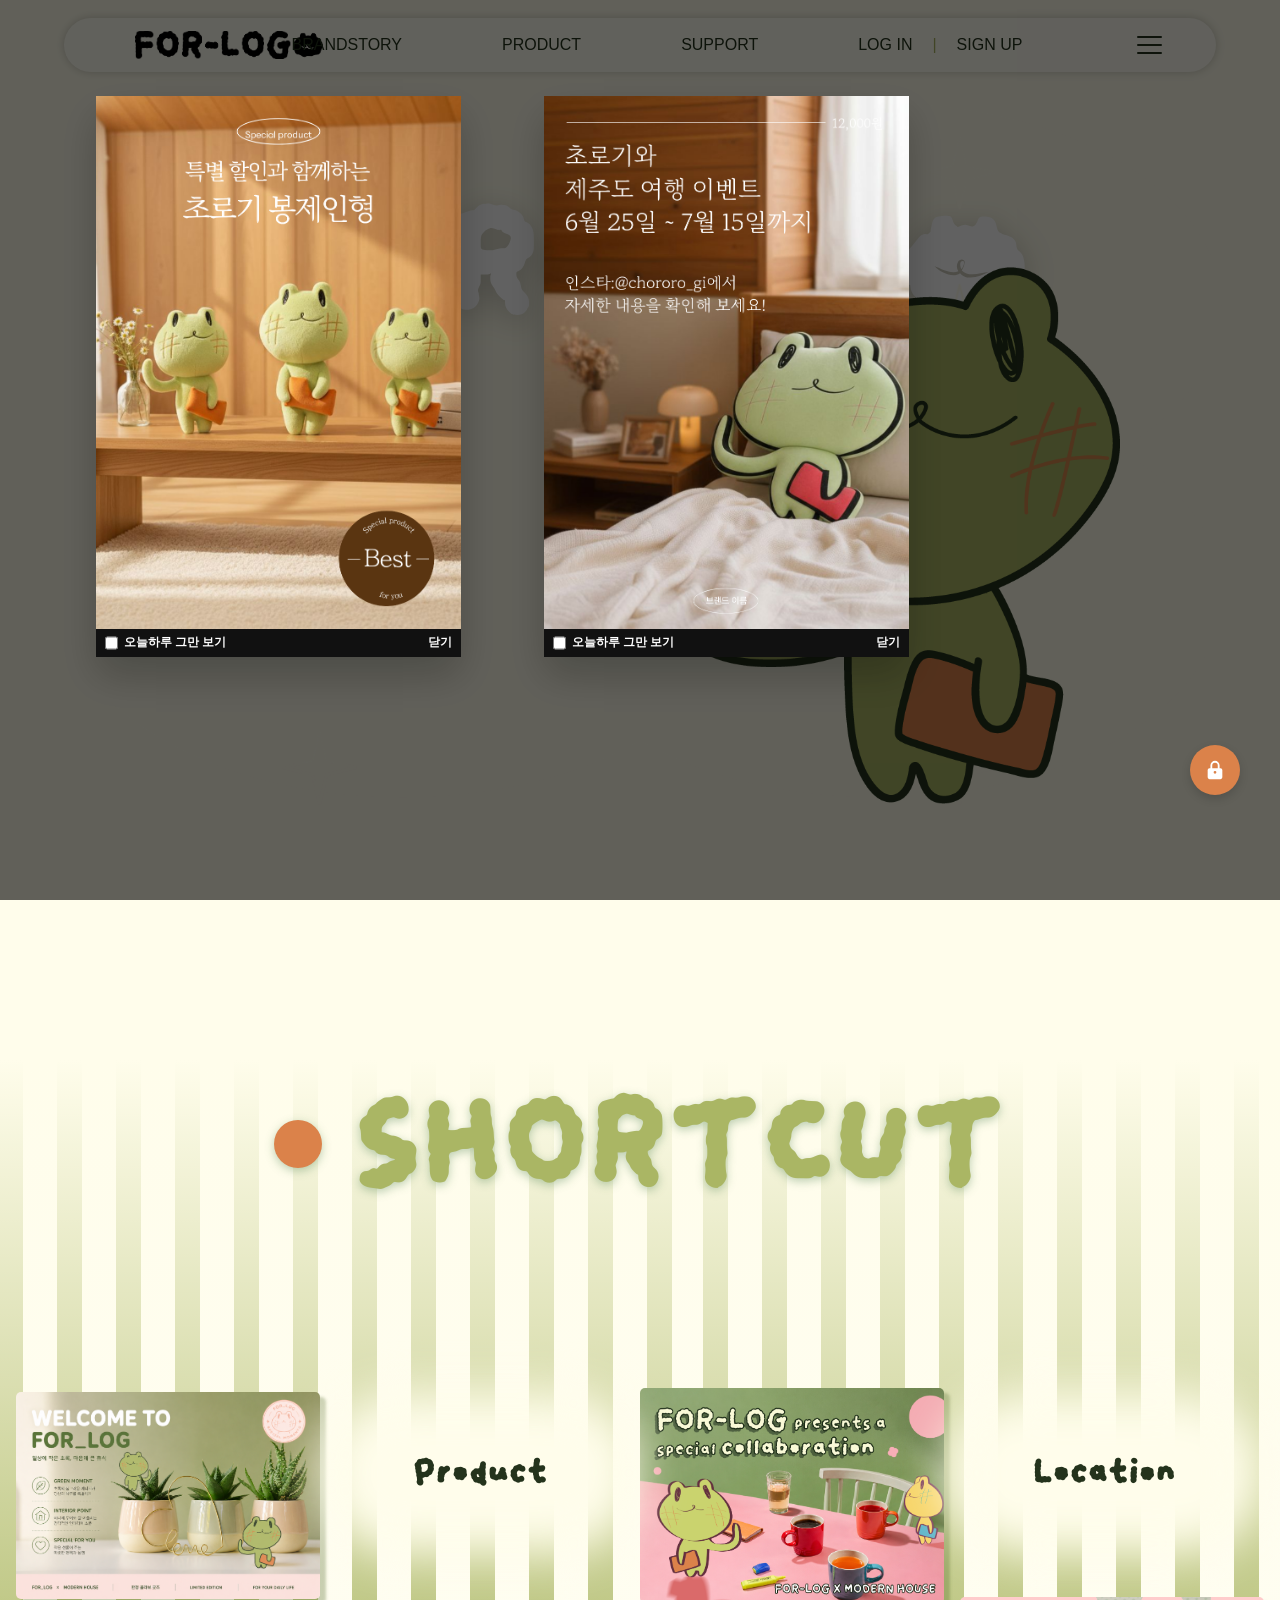
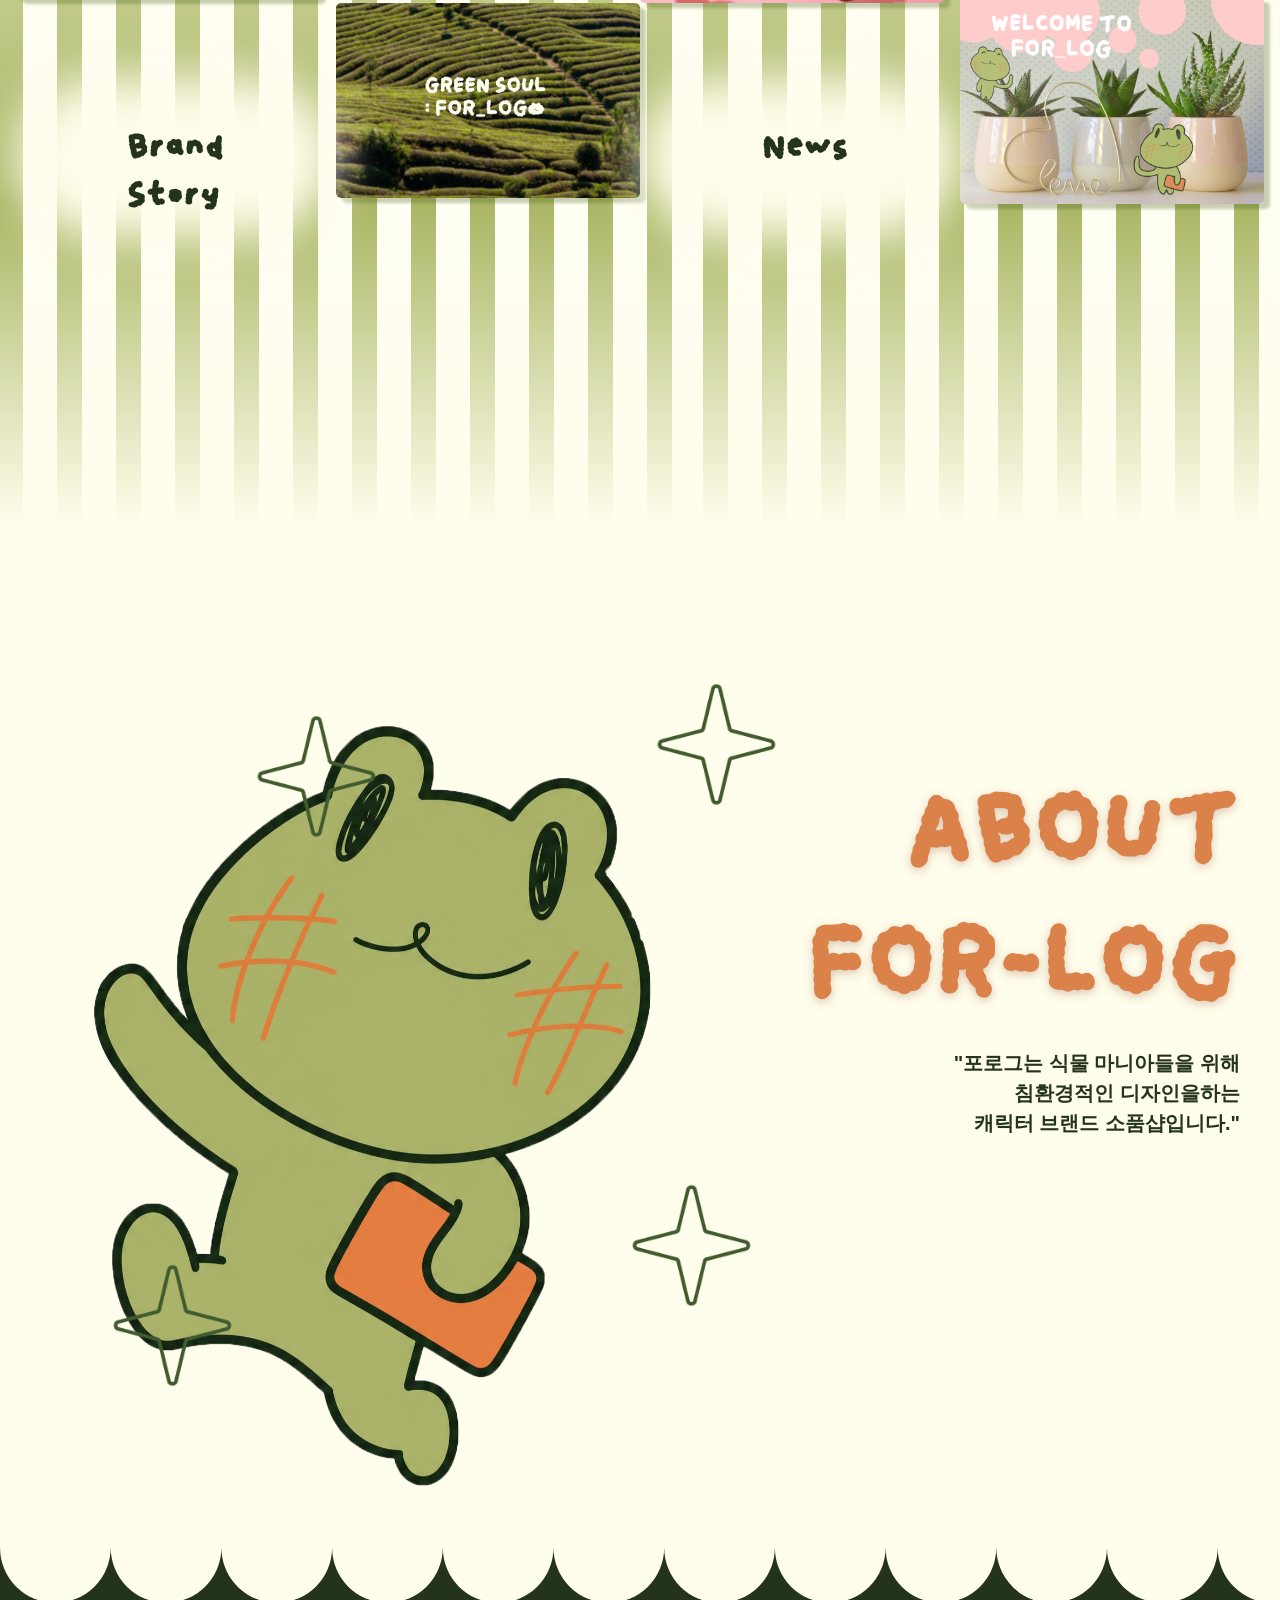
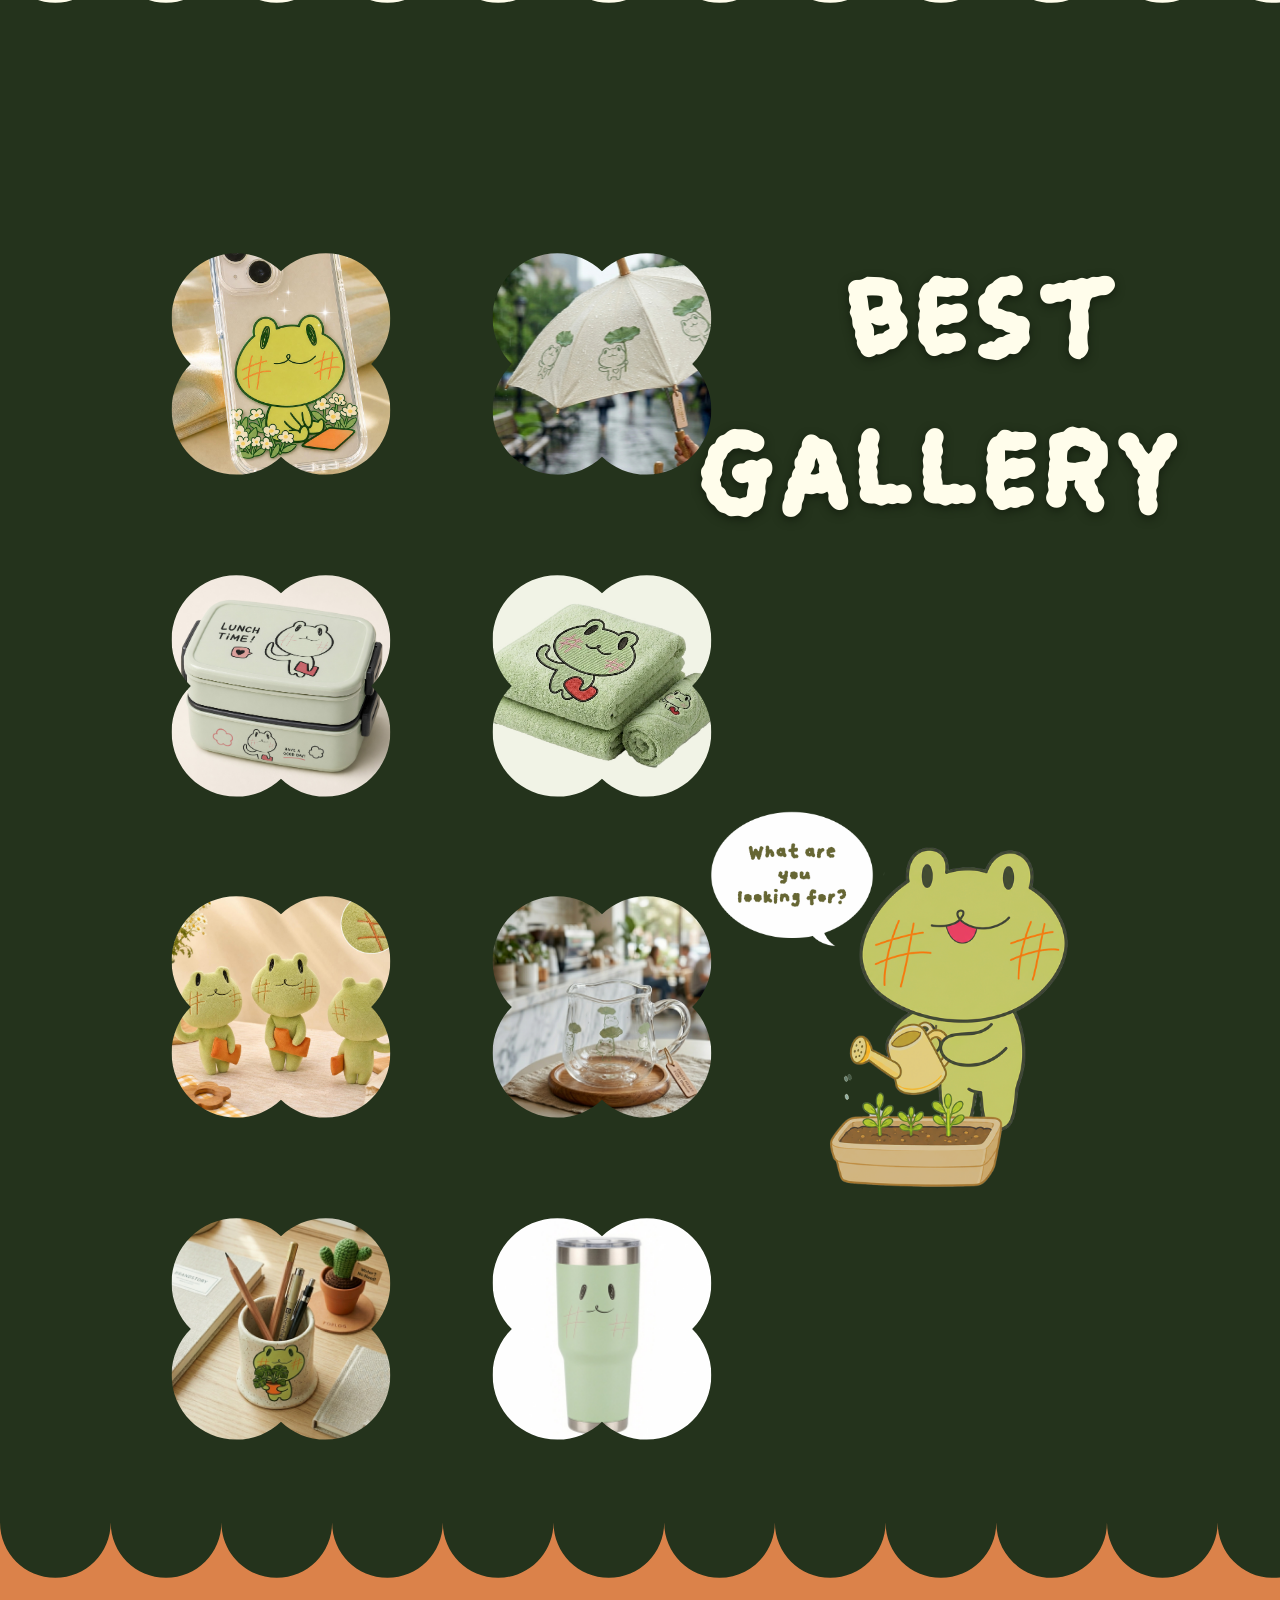
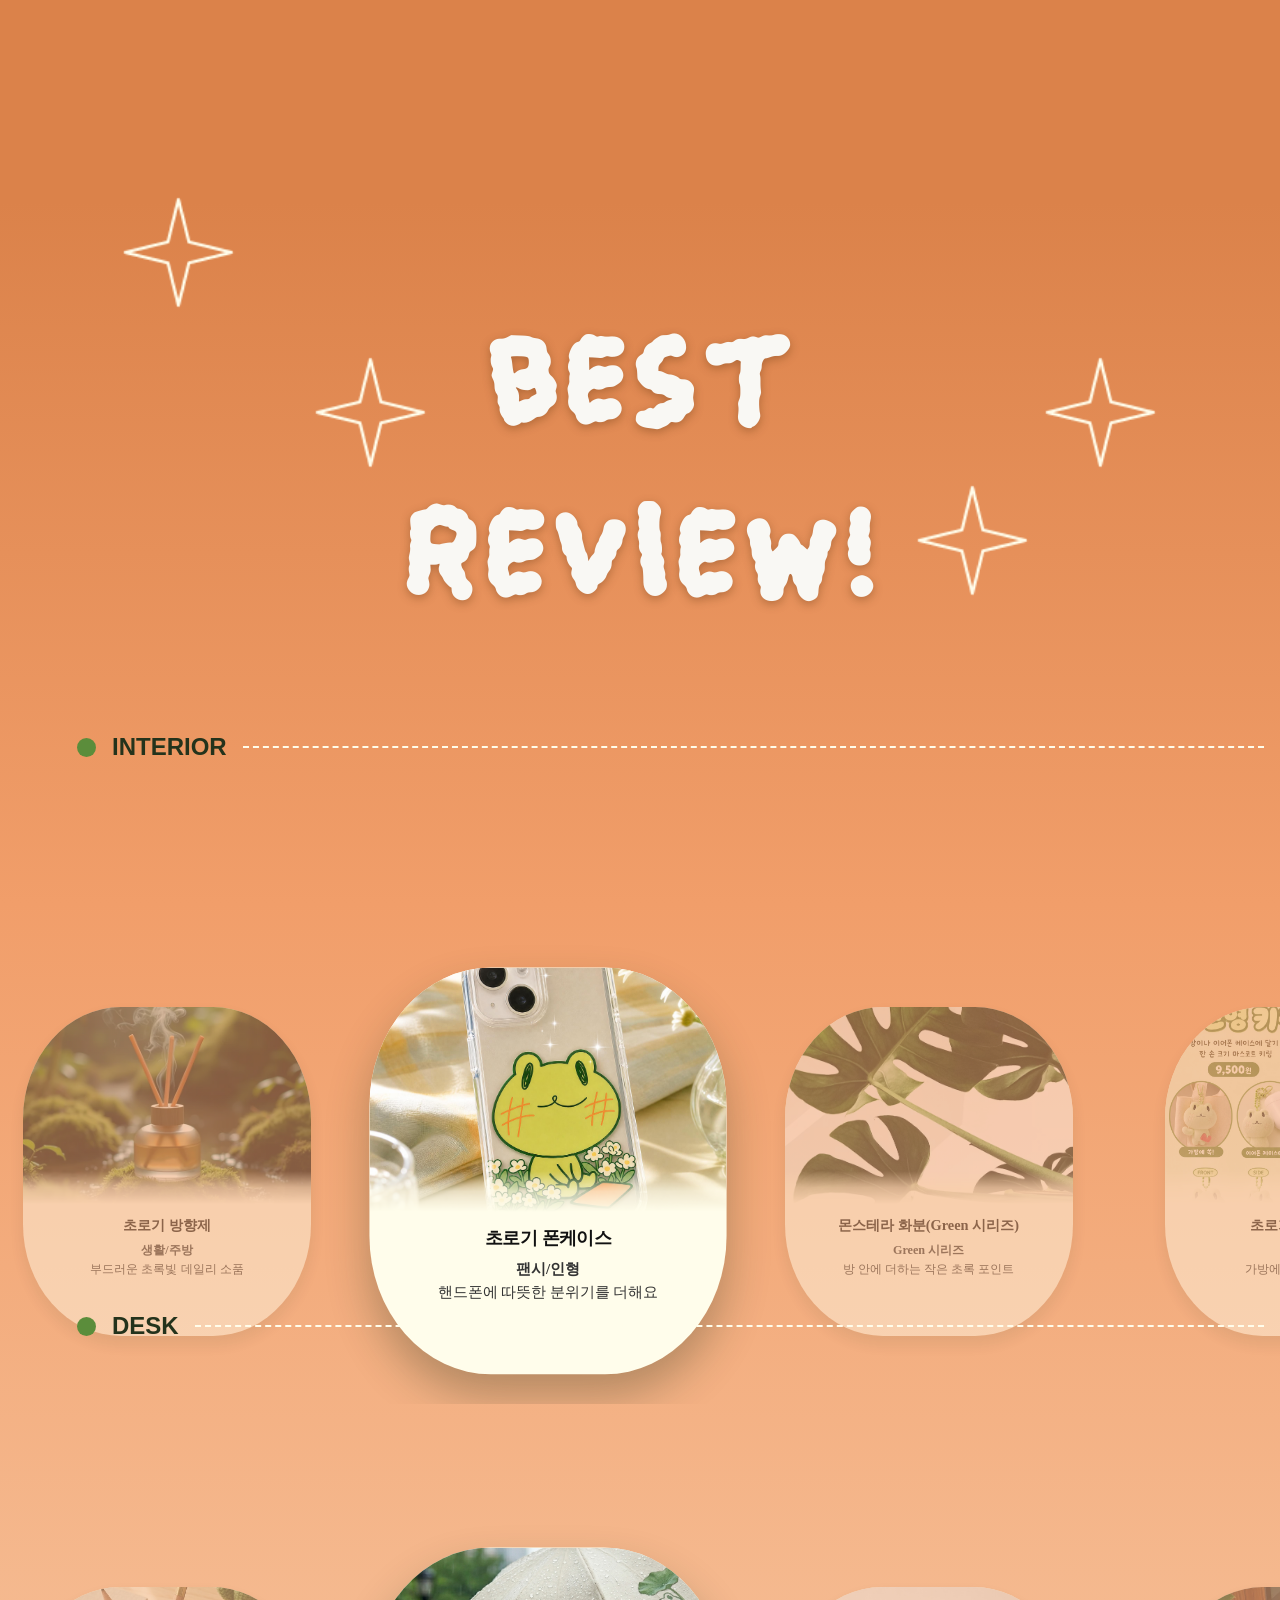
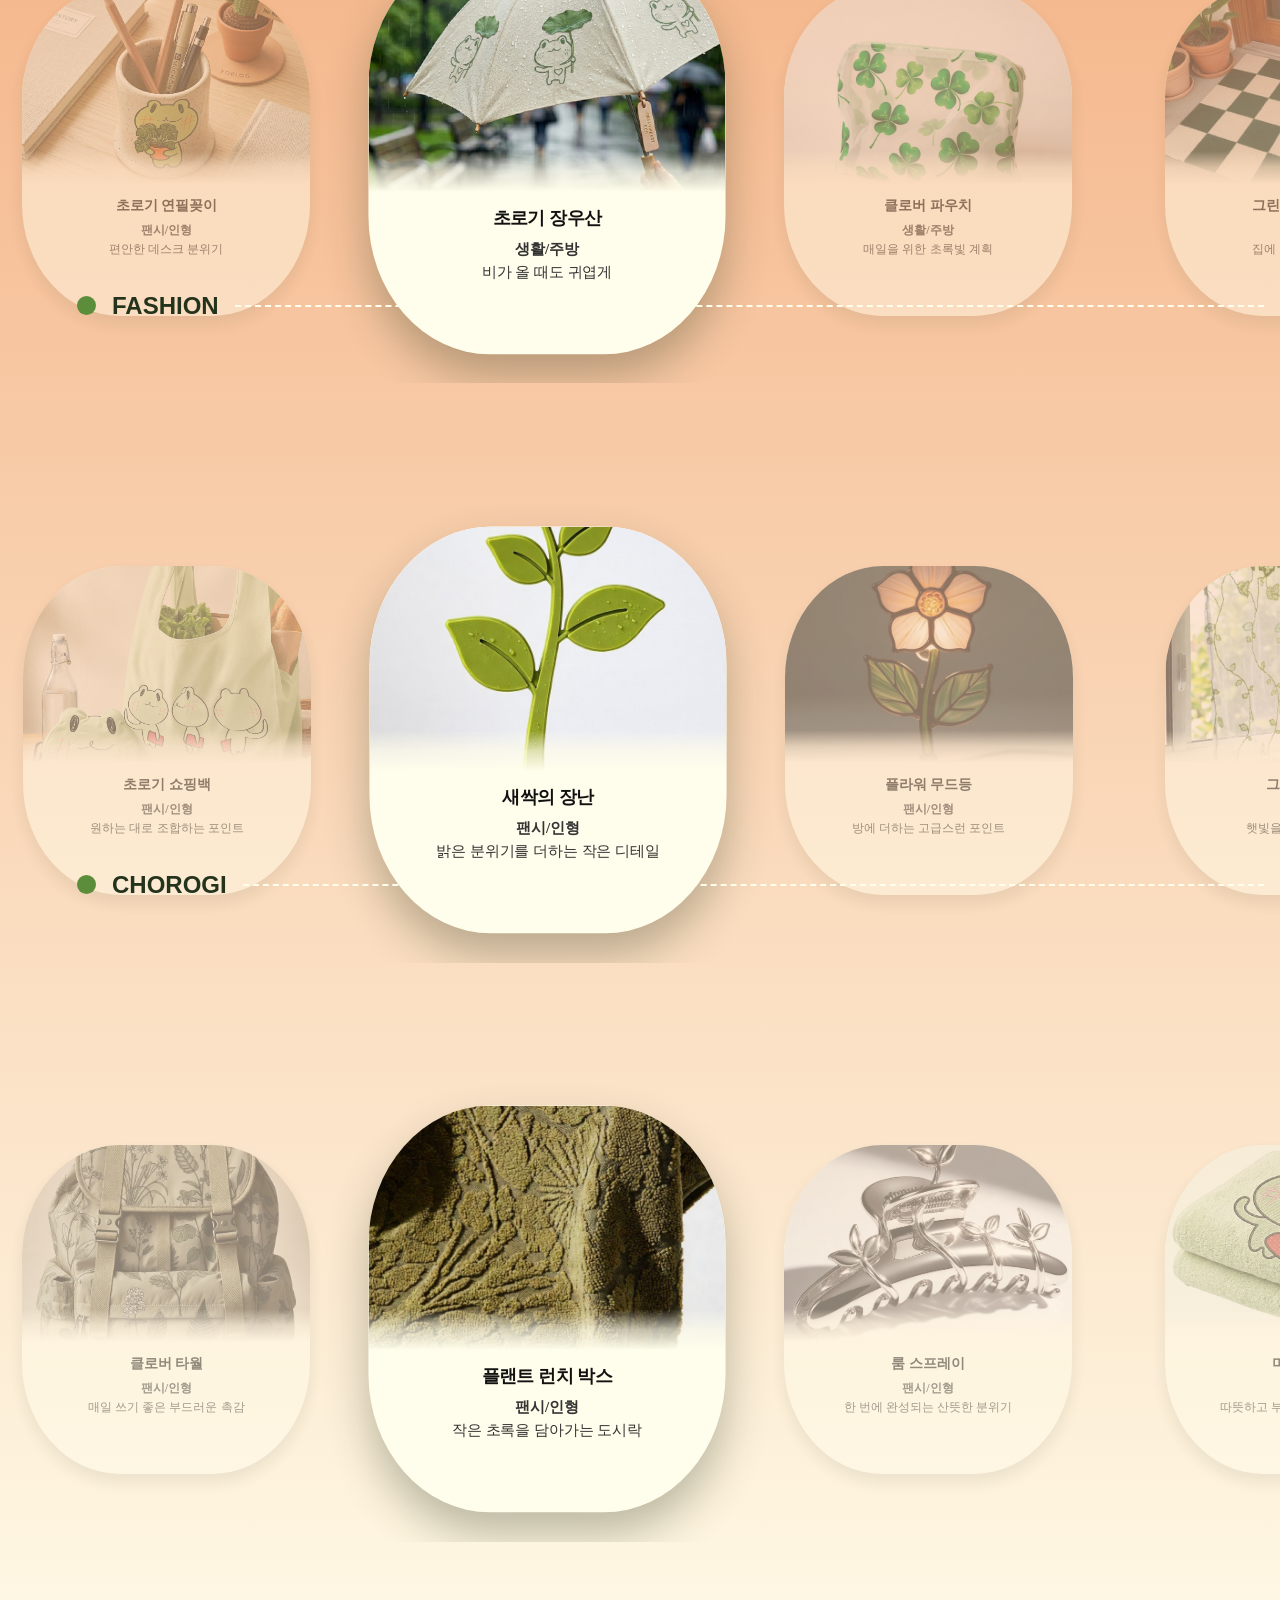
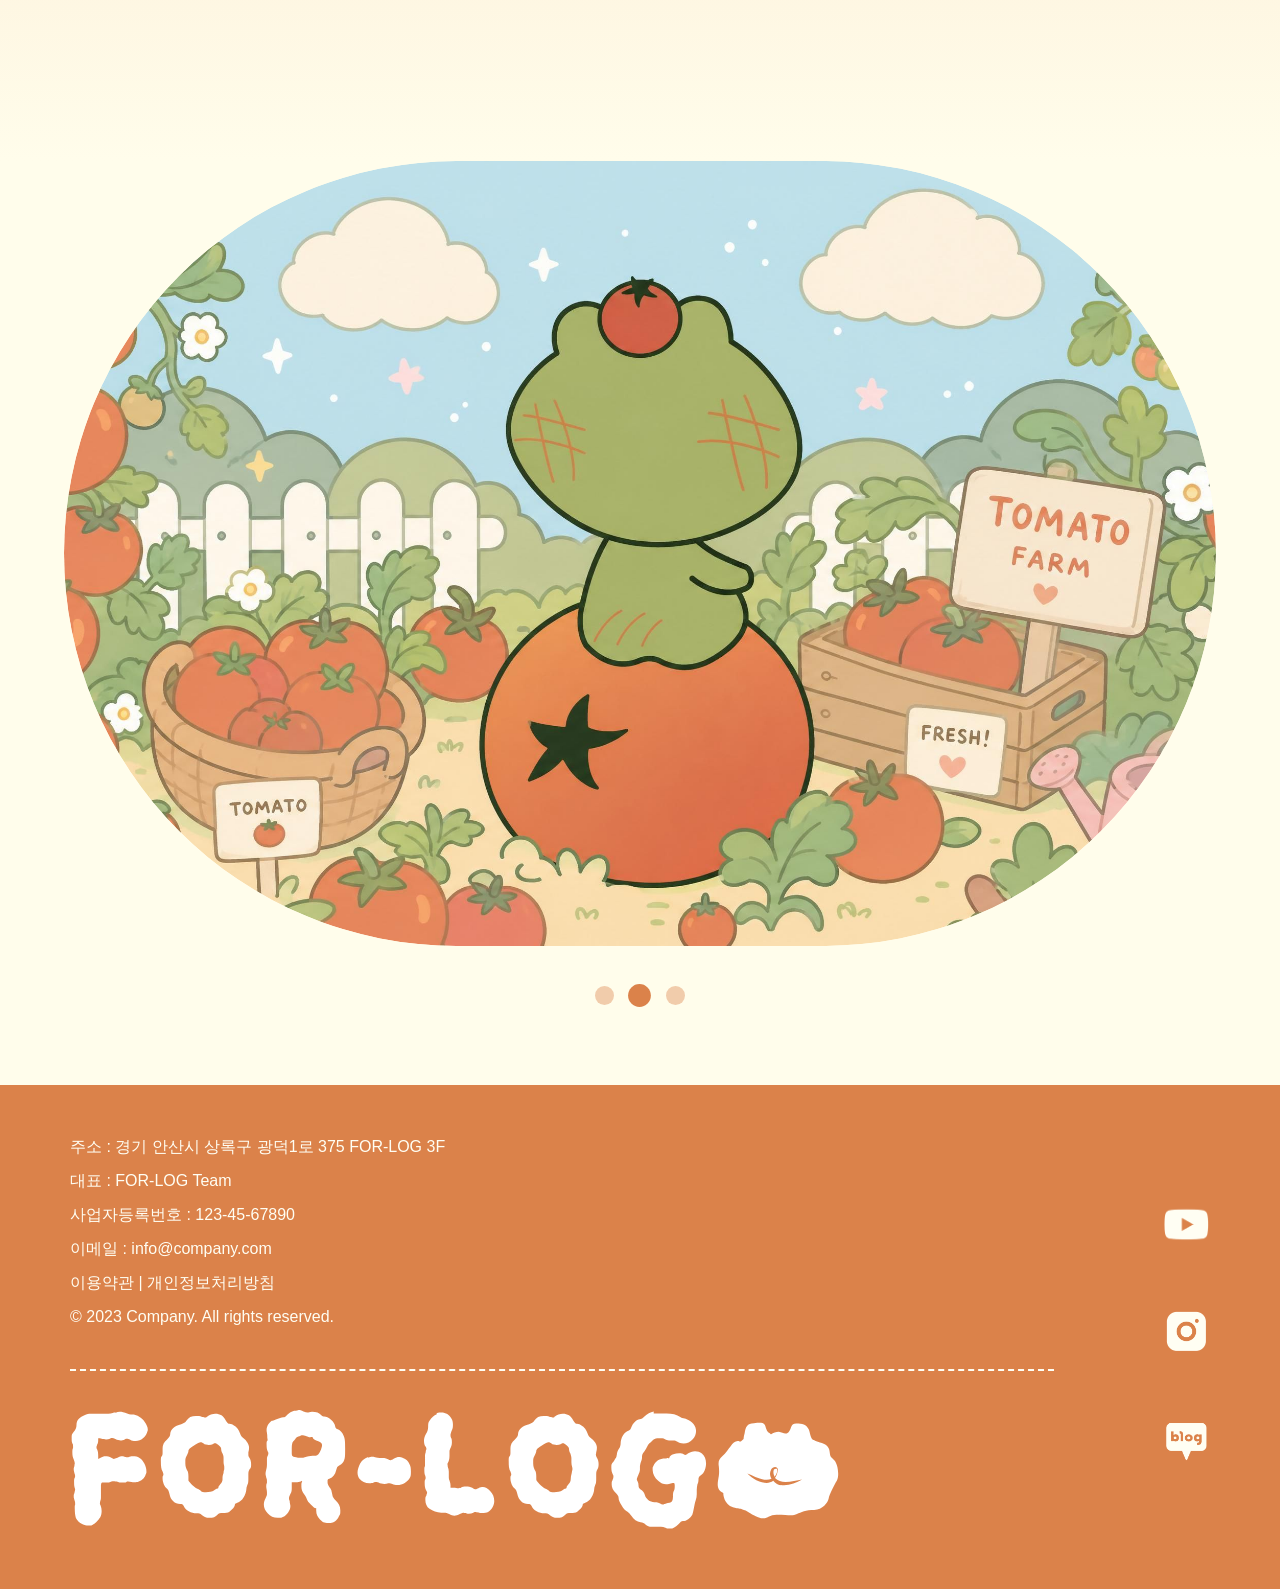
==== Home/index.html @ 9ab2c11d "최최신" ====
<!DOCTYPE html>
<html lang="ko">
<head>
    <meta charset="UTF-8">
    <meta name="viewport" content="width=device-width, initial-scale=1.0">
    <link rel="stylesheet" href="./common/FontAndColor/FontAndColor.css">
    <link rel="stylesheet" href="./css/reset.css">
    <link rel="stylesheet" href="./css/main.css">
    <title>FOR-LOG</title>
</head>

<body>
    <div class="eventPop">

    </div>
    <div class="mainPopup" id="mainPopup" aria-label="event popup">
        <div class="mainPopupInner">
            <article class="mainPopupItem" data-popup-id="popUp1">
                <img src="./img/popUp1.png" alt="FOR-LOG event popup 1">
                <div class="mainPopupControl">
                    <label class="mainPopupToday">
                        <input type="checkbox">
                        <span>&#50724;&#45720;&#54616;&#47336; &#44536;&#47564; &#48372;&#44592;</span>
                    </label>
                    <button type="button" class="mainPopupClose">&#45803;&#44592;</button>
                </div>
            </article>
            <article class="mainPopupItem" data-popup-id="popUp3">
                <img src="./img/popUp3.png" alt="FOR-LOG event popup 3">
                <div class="mainPopupControl">
                    <label class="mainPopupToday">
                        <input type="checkbox">
                        <span>&#50724;&#45720;&#54616;&#47336; &#44536;&#47564; &#48372;&#44592;</span>
                    </label>
                    <button type="button" class="mainPopupClose">&#45803;&#44592;</button>
                </div>
            </article>
        </div>
    </div>
    <div id="headers"></div>

    <!-- 화면 시작 섹션1 -->
    <div class="mainWrap">
        <div class="characterWrap">
            <img src="./img/character image/PNG/choro-gi-nomal.png" alt="Main character">
        </div>
    <img class="cloverFrame" src="./img/SVG files/cloverBackground-01.svg" alt="클로버 모양의 svg">
    <div class="animateTwinkle">
        <div class="oneBox">
            <img src="./img/move/movestar-01.png" alt="움직이는 별의 원본">
            <img src="./img/move/movestar-01.png" alt="움직이는 별의 원본">
            <img src="./img/move/movestar-01.png" alt="움직이는 별의 원본">
            <img src="./img/move/movestar-01.png" alt="움직이는 별의 원본">
            <img src="./img/move/movestar-01.png" alt="움직이는 별의 원본">
        </div>
        <div class="twoBox">
            <img src="./img/move/movestar-01.png" alt="움직이는 별의 원본">
            <img src="./img/move/movestar-01.png" alt="움직이는 별의 원본">
            <img src="./img/move/movestar-01.png" alt="움직이는 별의 원본">
            <img src="./img/move/movestar-01.png" alt="움직이는 별의 원본">
            <img src="./img/move/movestar-01.png" alt="움직이는 별의 원본">
        </div>
    </div>
            <div class="heroVideos" aria-hidden="true">
                <video class="heroVideo videoOne" src="./mp4/kore.mp4" autoplay muted loop playsinline></video>
                <video class="heroVideo videoTwo" src="./mp4/tomatomp4.mp4" autoplay muted loop playsinline></video>
                <video class="heroVideo videoThree" src="./img/video/tree.mp4" autoplay muted loop playsinline></video>
            </div>
    <section class="sec1">
        <div class="inner">
            <div class="heroContent">
                <img class="heroLogo" src="./img/SVG files/logo/logo(white).svg" alt="FOR-LOG">
                <!-- <p>&#49885;&#47932; &#47784;&#54000;&#48652; &#51105;&#54868; &amp; &#52488;&#47196;&#44592; &#44415;&#51592; &#49660;&#54609;&#47792;</p> -->
            </div>
        </div>
    </section>
    </div>
    <!-- 화면 시작 섹션1 끝남  -->
     <!-- 섹션2 시작 -->
    <section class="sec2">
        <div class="heroContent2">
                <div class="circle"></div><span>SHORTCUT</span>
        </div>
        <div class="inner2">
        <div class="boxUp">
            <img src="./img/character image/table-character2.png" alt="Brand story">
            <div class="whiteCircle"><span>
                                    Product</span></div>
            <img src="./img/character image/modernhouse-01.png" alt="Product">
            <div class="whiteCircle"><span>Location</span></div>
        </div>
         <div class="boxDown">
            <div class="whiteCircle"><span class="p_span">Brand<br>
                                    Story</span></div>
            <img src="./img/character image/green-01.png" alt="News">
            <div class="whiteCircle"><span class="p_span">News</span></div>
            <img src="./img/character image/welcome.png" alt="Location">
        </div>
        </div>
    </section> 
        <!-- 섹션2 끝 -->
        <!-- 섹션3 시작 -->
    <section class="sec3">
        <div class="inner">
            <!-- 움직이는 것들-옵저버 끝나고 -->
            <div class="spakleGreenBox">
                <div class="spk1"></div>
                <div class="spk2"></div>
                <div class="spk3"></div>
                <div class="spk4"></div>
            </div>
            <!-- 끝 -->
            <div class="character">
                <img src="./img/character image/PNG/choro-gi6.png" alt="웃는 초로기">
                <div class="textWarp">
                <span>ABOUT<br>FOR-LOG</span>
                <span>"포로그는 식물 마니아들을 위해<br>
                        침환경적인 디자인을하는<br>
                        캐릭터 브랜드 소품샵입니다."</span>
                </div>
            </div>
        </div>
    </section>
    <!-- 섹션3 끝 -->
     <!-- 섹션4 시작-------갤러리---------- -->
    <section class="sec4">
         <img src="./img/SVG files/pattern/pattern-white.svg" alt="상단 장식 svg이미지(화이트)">
        <div class="galleryStart">
            <div class="cloverWarp"></div>
            <div class="secondWrap">
                <span class="BestGallery">BEST<br>GALLERY</span>
                <div class="anotherIMG"></div>
            </div>
        </div>
    </section>
    <!-- 섹션4 끝-------갤러리---------- -->
     <!-- 섹션5시작-------리뷰페이지---------- -->
    <section class="sec5">
        <img src="./img/SVG files/pattern/pattern-green3.svg" alt="올록볼록한 장식 사진">
           <div class="spakleGreenBox2">
                <div class="spk1-1"></div>
                <div class="spk2-1"></div>
                <div class="spk3-1"></div>
                <div class="spk4-1"></div>
            </div>
        <div>
            <span>BEST<br>REVIEW!</span>
        </div>

        <div class="reviewStart">
            <div class="productBand">
                <!-- <img class="productBandBg" src="./img/SVG files/pattern/circliewhite.svg" alt="배경이 되는 원들의 모임"> -->
                <section class="productSection">
                <div class="productList" id="productList"></div>
                </section>
            </div>
            <!-- <img src="./img/SVG files/pattern/circliewhite.svg" alt="배경이 되는 원들의 모임">
            
            <img src="./img/SVG files/pattern/circliewhite.svg" alt="배경이 되는 원들의 모임">
            <img src="./img/SVG files/pattern/circliewhite.svg" alt="배경이 되는 원들의 모임">
            <img src="./img/SVG files/pattern/circliewhite.svg" alt="배경이 되는 원들의 모임"> -->
        </div>
    </section>
<!-- 섹션5끝-------리뷰페이지---------- -->
 <!-- 섹션6시작-------슬라이드---------- -->
<section class="sec6">
        <div class="slide">
            <div class="slider">
                <img src="./img/character image/cute_img.jpg" alt="개구리의 이미지1">
                <img src="./img/character image/cute_img2.jpg" alt="개구리의 이미지1">
                <img src="./img/character image/cute_img3.png" alt="개구리의 이미지1">
            </div>
        </div>
        <div class="dots">
            <div></div>
            <div></div>
            <div></div>
        </div>
</section>

<div id="footer"></div>
    <div class="roundG4"></div>
    <script src="../products/mouseEffect.js"></script>

<script src="https://code.jquery.com/jquery-3.7.1.min.js"></script>
   <script src="../common/header.js"></script>
    <script>
        fetch('../common/header.html')
            .then(response => response.text())
            .then(data => {
                document.getElementById('headers').innerHTML = data;
                initHeader(); 
            });
        fetch('../common/footer.html')
            .then(response => response.text())
            .then(data => {
                document.getElementById('footer').innerHTML = data;

            });
    </script>
    <script src="./js/main.js"></script>
</body>
</html>
---- Home/common/FontAndColor/FontAndColor.css ----
CSS
* {
    font-size: 16px;
}

@font-face {
    font-family: 'Cloudsofa';
    src: url('Cloudsofa_namgim-Regular.ttf') format('truetype');
    /* 브라우저가 두께를 강제로 무시하지 않도록 안전장치 추가 */
    font-weight: 100 900; 
}

:root {
    /* 테마 컬러 */
    --main-color: #AAB664;
    --sub-color: #6F8B41;
    --bg-color: #FFFEF3;
    --point-color: #DB824A;
    --dark-color: #24331C;

    /* 폰트 종류 */
    --font-cloud: 'Cloudsofa', sans-serif;
    --font-default: sans-serif;

    /* 💡 반응형 폰트 설정 (clamp 적용) */
    /* 규칙: clamp(모바일에서_최소_크기, 화면_비례_크기, PC에서_최대_크기) */
    
    --title-font: 900 clamp(4rem, 12vw, 15rem)/1.1 var(--font-cloud);
    --subtitle-font: 900 clamp(3rem, 10vw, 12.5rem)/1.2 var(--font-cloud);
    
    --big1-font: 900 clamp(2rem, 5vw, 4rem)/1.2 var(--font-default);
    --big2-font: 900 clamp(1.75rem, 4vw, 3rem)/1.2 var(--font-default);
    --big3-font: 900 clamp(1.5rem, 3vw, 2.5rem)/1.3 var(--font-default);
    
    --small-font: 900 clamp(1rem, 2vw, 1.25rem)/1.5 var(--font-default);
    --small2-font: 500 clamp(0.875rem, 1.5vw, 1rem)/1.5 var(--font-default);
}
---- Home/css/main.css ----
﻿@font-face {
    font-family: "cloud";
    src: url("../font/Cloudsofa_namgim-Regular.ttf") format("truetype");
    font-weight: 400;
    font-style: normal;
}
.eventPop{
    width: 100%;
    height: 100vh;
    position: fixed;
    inset: 0;
    z-index: 4000;
    background-color: transparent;
    overflow: hidden;
    opacity: 1;
    visibility: visible;
    pointer-events: none;
    transition:
        opacity 0.55s ease,
        visibility 0s linear 0.55s;
}
.eventPop.hide {
    opacity: 0;
    visibility: hidden;
}
.eventPopCanvas {
    width: 100%;
    height: 100%;
    display: block;
}
body.eventIntroPlaying .mainPopup {
    opacity: 0;
    visibility: hidden;
}
  


html{
            background-color: var(--point-color);
        }
body {
    margin: 0;
    background-color: #fffdeb;
}

.mainPopup {
    width: 100%;
    min-height: 100vh;
    position: fixed;
    left: 0;
    top: 0;
    z-index: 3000;
    display: flex;
    align-items: flex-start;
    justify-content: flex-start;
    padding: 6rem 2rem 2rem 6rem;
    background-color: rgba(0, 0, 0, 0.62);
}

.mainPopup.hide {
    display: none;
}

.mainPopupInner {
    width: min(calc(100% - 6rem), 74rem);
    display: flex;
    align-items: center;
    justify-content: flex-start;
    gap: clamp(1.5rem, 7vw, 5.2rem);
}

.mainPopupItem {
    width: min(42vw, 22.8rem);
    overflow: hidden;
    background-color: #111;
    box-shadow: 0 1.2rem 2.4rem rgba(0, 0, 0, 0.22);
}

.mainPopupItem.hide {
    display: none;
}

.mainPopupItem img {
    width: 100%;
    aspect-ratio: 228 / 333;
    object-fit: cover;
}

.mainPopupControl {
    display: flex;
    justify-content: space-between;
    align-items: center;
    min-height: 1.75rem;
    padding: 0.35rem 0.55rem;
    background-color: #111;
}

.mainPopupToday,
.mainPopupControl button {
    border: 0;
    background: none;
    color: #fff;
    font-family: "sans-serif";
    font-size: 0.72rem;
    font-weight: 800;
    line-height: 1;
    cursor: pointer;
}

.mainPopupToday {
    display: flex;
    align-items: center;
    gap: 0.35rem;
}

.mainPopupToday input {
    width: 0.85rem;
    height: 0.85rem;
    margin: 0;
    accent-color: #fff;
    cursor: pointer;
}

@media (max-width: 640px) {
    .mainPopup {
        align-items: flex-start;
        overflow-y: auto;
        padding: 5rem 1rem 2rem;
    }

    .mainPopupInner {
        flex-direction: column;
        gap: 1.2rem;
    }

    .mainPopupItem {
        width: min(78vw, 18rem);
    }
}
.inner {
    width: min(100% - 2rem, 1200px);
    margin: 0 auto;
}
.inner2 {
    width: min(100% - 2rem, 1600px);
    margin: 0 auto;
}

img,
video {
    display: block;
}

.sec1 {
    margin: 0 auto;
    min-height: 100vh;
    background: transparent;
    overflow: hidden;
    position: relative;
    z-index: 20;
    /* border: 1px solid red; */
    margin-bottom: 10rem;
}
.BestGallery {
    display: inline-block;
    transition: transform 0.5s ease;
    transition: all 0.4s;
    transform: translateY(-10rem);
}
.BestGallery.on{
    transform: translateY(0);
}
.BestGallery:hover{
    transform: translateY(-6rem);
}
.characterWrap {
    position: absolute;
    inset: 0;
    z-index: 40;
    pointer-events: none;
}

/* 1. 평소 상태 (애니메이션 없음) */
.characterWrap img {
    position: absolute;
    right: 10rem;
    bottom: 16rem;
    /* transform: scale(1.3)을 여기에 두면 keyframes와 충돌하므로 width 자체를 키웁니다 */
    width: min(43vw, 455px); /* 기존 33vw, 350px에서 1.3배 키운 크기 */
    z-index: 50;
    
    /* 젤리처럼 바닥을 딛고 몽글몽글 움직이도록 중심축 설정 */
    transform-origin: center bottom; 
}

/* 2. 자바스크립트 옵저버가 화면을 감지해서 'on' 클래스를 붙였을 때만 애니메이션 시작! */
.characterWrap img.on {
    /* 2.5초 동안 부드럽게(ease-in-out) 무한히(infinite) 몽글거리도록 수정 */
    animation: jello-horizontal 2.5s ease-in-out infinite;
}

/* 키프레임은 기존과 동일 (수치만 살짝 몽글몽글하게 다듬었습니다) */
@keyframes jello-horizontal {
  0%, 100% { transform: scale3d(1, 1, 1); }
  30% { transform: scale3d(1.08, 0.92, 1); }
  40% { transform: scale3d(0.93, 1.07, 1); }
  50% { transform: scale3d(1.04, 0.96, 1); }
  65% { transform: scale3d(0.98, 1.02, 1); }
  75% { transform: scale3d(1.01, 0.99, 1); }
}

.mainWrap {
    position: relative;
    z-index: 1;
    width: 100%;
    min-height: 100vh;
    overflow: hidden;
    background: #fffdeb;
    isolation: isolate;
    pointer-events: none;
}

.heroVideos,
.heroVideo,
.cloverFrame {
    position: absolute;
    inset: 0;
    width: 100%;
    height: 100vh;
}

.heroVideos {
    z-index: 1;
    background: #fffdeb;
}

.heroVideo {
    object-fit: cover;
    opacity: 0;
    animation: videoFade 18s infinite;
}

.videoOne {
    animation-delay: 0s;
}

.videoTwo {
    animation-delay: 6s;
}

.videoThree {
    animation-delay: 12s;
}

.cloverFrame {
     position: absolute;
    top: 0;
    left: 50%;
    width: 110%;
    height: 100vh;
    max-width: none;
    transform: translateX(-50%);
    object-fit: fill;
    z-index: 10;
    pointer-events: none;
     opacity: 1;
    transition: opacity 0.1s ease;
}

@media (max-width: 1160px) {
     .cloverFrame {
        opacity: 0;
    }

    .heroVideos {
        border-radius: 0 0 40px 40px;
        overflow: hidden;
    }
}
.animateTwinkle{
    width: 100%;
    height: 100vh;
    position: absolute;
    inset: 0;
    z-index: 30;
    display: flex;
    justify-content: space-around;
    align-items: center;
}
.oneBox{
    margin-top: 1rem;
    width: 6.5rem;
    height: 75%;
    /* border: 1px solid red; */
    display: flex;
    align-items: center;
    justify-content: space-around;
   flex-direction: column;
   gap: 2.8rem;
}
.oneBox>img{
   animation: moveTwinkle 1.6s steps(2, end) infinite;
}
.twoBox>img{
   animation: moveTwinkle 1.6s steps(2, end) infinite;
}
.twoBox{
    margin-top: 1rem;
    width: 6.5rem;
    height: 75%;
    /* border: 1px solid red; */
    display: flex;
    align-items: center;
    justify-content: space-around;
   flex-direction: column;
   gap: 2.8rem;
}
@keyframes moveTwinkle {
    0%{ 
        transform: scale(1.2)rotate(20deg);
    }
    30%{
        transform: scale(0.6)  rotate(50deg);
    }
    50%{
       transform: scale(0.5) rotate(70deg);
    }
    70%{
        transform: scale(0.2) rotate(100deg);
    }
    100%{
        transform: scale(0);
    }
}

.heroContent {
    position: absolute;
    z-index: 3;
    top: clamp(94px, 17vh, 155px);
    left: 50%;
    width: min(46rem, 72vw);
    transform: translateX(-50%);
    text-align: center;
    color: #fff;
    text-shadow: 0 3px 12px rgba(30, 48, 32, 0.35);
    
}

.heroLogo {
    transform: scale(1.3);
    width: min(100%, 670px);
    margin: 4rem 5.5rem;
    filter: drop-shadow(0 6px 12px rgba(0, 0, 0, 0.22));
    user-select: none;
}

/* .heroContent p {
    margin: clamp(8px, 1.5vw, 14px) auto 0;
    font-size: clamp(1.1rem, 2.1vw, 1.9rem);
    font-weight: 800;
    line-height: 1.25;
    word-break: keep-all;
    transform: translateX(11rem);
   user-select: none;
} */
.heroCharacter {
    position: absolute;
    z-index: 3;
    right: clamp(24px, 10vw, 170px);
    bottom: clamp(40px, 6vh, 88px);
    width: clamp(190px, 24vw, 390px);
    max-height: 55vh;
    object-fit: contain;
    filter: drop-shadow(0 12px 18px rgba(0, 0, 0, 0.2));
}

@keyframes videoFade {
    0% {
        opacity: 0;
    }

    1.7%,
    33% {
        opacity: 1;
    }

    42%,
    100% {
        opacity: 0;
    }
}

@media (max-width: 900px) {
    .heroContent {
        top: clamp(90px, 15vh, 130px);
        width: min(38rem, 78vw);
    }

    .heroCharacter {
        right: 50%;
        bottom: clamp(52px, 8vh, 92px);
        width: clamp(210px, 45vw, 330px);
        transform: translateX(50%);
    }
}

@media (max-width: 768px) {
    .heroContent {
        left: 50%;
        transform: translateX(-40%);
    }

    .heroLogo {
        margin-right: auto;
        margin-left: auto;
    }

    .heroContent p {
        transform: translateX(0);
    }

    .sec3 .inner {
        width: min(100% - 3rem, 1200px);
    }

}

@media (max-width: 560px) {
    .mainWrap {
        min-height: 100svh;
    }

    .cloverFrame {
        width: 180%;
        max-width: none;
        left: 50%;
        transform: translateX(-50%);
        display: block;
    }

    .heroContent {
        top: 18vh;
        width: min(21rem, 78vw);
    }

    .heroContent p {
        font-size: clamp(1rem, 5vw, 1.35rem);
    }

    .heroCharacter {
        bottom: 12vh;
        width: min(62vw, 260px);
    }
}
.sec2 {
    overflow: hidden;
    position: relative;
    background-color: #fffdeb;
    background-image:
        linear-gradient(180deg, #fffdeb 0%, transparent 70%, #fffdeb 100%),
        url("../common/img/pattern.png");

    background-repeat:
        no-repeat,
        repeat;

    background-size:
        100% 100%,
        auto;

    background-position:
        center,
        center;
    
    margin-bottom: 15rem;
}
.heroContent2{
    display: flex;
    align-items: center;
    justify-content: center;
    gap: 2rem;
    transform: translateY(10rem);
    opacity: 0;
    transition: all 0.6s;
}
.heroContent2.on{
    transform: translateY(0rem);
    opacity: 1;
}
.heroContent2 span{
     font-size: clamp(4rem, 12vw, 7rem);
     color: #AAB664;
     font-family: "cloud";
      text-shadow: 0 3px 10px rgba(64, 121, 70, 0.35);
}
.circle{
    width: max(3rem);
    height: max(3rem);
    border-radius: 50%;
    background-color: #DB824A;
    box-shadow: 0 3px 10px rgba(64, 121, 70, 0.35);
}

.boxUp{
    margin-top: 10rem;
    width: 100%;
    display: grid;
    grid-template-columns:repeat(4, 1fr);
    /* gap: 30rem; */
    align-items: center;
    justify-items: start;
    transform: translateY(10rem);
    opacity: 0.2;
    transition: all 0.4s;
}
.boxUp.on{
    transform: translateY(0);
    opacity: 1;
}
.boxUp>img{
    width: 100%;
    max-height: 25rem;
    border-radius: 5px;
    object-fit: cover;
    cursor: pointer;
}
.boxUp>div{
    display: flex;
    align-items: center;
    justify-content: center;
}
.whiteCircle{
    position: relative;
    justify-self: center;
    align-self: center;
    margin-bottom: 2.8rem;
    width: 20rem;
    height: 10rem;
    border-radius: 70rem;
    display: flex;
    align-items: center;
    justify-content: center;
    transition: all 0.3s;
}
.whiteCircle:hover{
    transform: translateY(-2rem);
}

.whiteCircle::before{
    content: "";
    position: absolute;
    inset: 0;
    background-color: #fffdeb;
    border-radius: inherit;
    filter: blur(1.5rem);
    z-index: 0;
}

.whiteCircle > span{
    font-size: clamp(1.2rem, 12vw, 2rem);
     color:  #24331C;
     font-family: "cloud";
    position: relative;
    z-index: 1;
    cursor: pointer;
    transition: all 0.3s;
}
.whiteCircle > span:hover{
    color: #DB824A;
}
.p_span{
    /* border: 1px solid red; */
    position: absolute;
    left: 15%;
    top: 28%;
     transform: translateX(-50%);
    z-index: 1;
}
.boxDown{
    margin-top: -5.3rem;
    width: 100%;
    display: grid;
    grid-template-columns:repeat(4, 1fr);
    /* gap: 1rem; */
    align-items: center;
    justify-items: end;
    margin-bottom: 15rem;
    transform: translateY(10rem);
    opacity: 0.2;
    transition: all 0.5s;
}
.boxDown.on{
    transform: translateY(0);
    opacity: 1;
}
.boxDown>div{
    margin-top: 10rem;
    display: flex;
    align-items:flex-start;
    justify-content:center;
}
.boxUp>img{
    box-shadow: 6px 5px 3px rgba(74, 99, 31, 0.3);
    transition: all 0.3s;
}
.boxUp>img:hover{
    transform: translateY(-2rem);
}
.boxDown>img{
    width: 100%;
    max-height: 25rem;
    border-radius: 5px;
    object-fit: cover;
    cursor: pointer;
    box-shadow: 6px 5px 3px rgba(74, 99, 31, 0.3);
    transition: all 0.3s;
}
.boxDown>img:hover{
    transform: translateY(-2rem);
}
@media (max-width: 1200px) {
      .sec2 {
        padding: 0 1.9rem;
    }
    .boxUp,
    .boxDown {
        display: grid;
        grid-template-columns: 1fr;
        gap: 1.5rem;
        margin-top: 2rem;
        margin-bottom: 0;
    }

    .boxUp > div,
    .boxDown > div {
        display: none;
    }

    .boxUp > img,
    .boxDown > img {
        width: 100%;
        max-height: none;
        object-fit: cover;
    }
}
@media (max-width: 768px) {
    .boxUp,
    .boxDown {
        width: calc(100% - 4rem);
        gap: 3rem;
        margin-left: auto;
        margin-right: auto;
    }
}
.sec3{
    width: 100%;
    margin-bottom: 4.5rem;
    background-color:#fffdeb;
    position: relative;
}
.spakleGreenBox{
    width: 100%;
    height: 160%;
    position: absolute;
    top: 0;
    left: 0;
    z-index: 200;
    pointer-events: none;
    /* border: 1px solid red; */
    margin-top: -15rem;
}
/* 반짝이 시작--------------- */
.spk1, .spk2, .spk3, .spk4{
    width: 12%;
    height: 12%;
    position: absolute;
    top: 12rem;
    left: 15rem;
    background-image: url(../img/move/greensparkle-01.png);
    background-position: center;
    background-repeat: no-repeat;
    background-size: contain;
    animation: sparkle 1.4s ease-in-out infinite;
    transform-origin: center;
}
.spk2{
    top: 10rem;
    left: 50%;
    animation: sparkle2 1.2s ease-in-out infinite;
}
.spk3{
    top: auto;
    bottom: 10rem;
    left: 6rem;
    animation: sparkle2 1.2s ease-in-out infinite;
}

.spk4 {
    top: auto;
    left: auto;
    bottom: 15rem;
    right: 40%;
    animation: sparkle 1.2s ease-in-out infinite;
}

@keyframes sparkle {
    0%, 100% {
        transform: scale(0.5) rotate(0deg);
        opacity: 0.4;
    }

    50% {
        transform: scale(1.15) rotate(8deg);
        opacity: 1;
    }
}
@keyframes sparkle2 {
    0%, 100% {
        transform: scale(0.3) rotate(0deg);
        opacity: 0.4;
    }

    50% {
        transform: scale(0.9) rotate(8deg);
        opacity: 1;
    }
}
@media (max-width: 768px) {
    .spakleGreenBox {
        height: 120%;
    }

    .spk1 {
        top: 8rem;
        left: 2rem;
    }

    .spk2 {
        top: 12rem;
        left: 50%;
        right: 3rem;
    }

    .spk3 {
        top: auto;
        bottom: 6rem;
        left: 1rem;
    }

    .spk4 {
        top: auto;
        bottom: 2rem;
        left: 50%;
        right: 2rem;
    }
}
.character{
    width: 100%;
    display: grid;
    grid-template-columns: repeat(2, 1fr);
    gap: 6rem;

}
.character img{
    width: 100%;
    height: 40rem;
    transform: translateY(-500px) scale(2);
    object-fit: contain;
    transition: all 0.5s;
    opacity: 0;
}

.character img.on{
	-webkit-animation: bounce-in-top 1.2s both;
	        animation: bounce-in-top 1.2s both;
}

@-webkit-keyframes bounce-in-top {
  0% {
    -webkit-transform: translateY(-500px) scale(2);
            transform: translateY(-500px)scale(2);
    -webkit-animation-timing-function: ease-in;
            animation-timing-function: ease-in;
    opacity: 0;
  }
  38% {
    -webkit-transform: translateY(0)scale(2);
            transform: translateY(0)scale(2);
    -webkit-animation-timing-function: ease-out;
            animation-timing-function: ease-out;
    opacity: 1;
  }
  55% {
    -webkit-transform: translateY(-65px)scale(2);
            transform: translateY(-65px)scale(2);
    -webkit-animation-timing-function: ease-in;
            animation-timing-function: ease-in;
  }
  72% {
    -webkit-transform: translateY(0)scale(2);
            transform: translateY(0)scale(2);
    -webkit-animation-timing-function: ease-out;
            animation-timing-function: ease-out;
  }
  81% {
    -webkit-transform: translateY(-28px)scale(2);
            transform: translateY(-28px)scale(2);
    -webkit-animation-timing-function: ease-in;
            animation-timing-function: ease-in;
  }
  90% {
    -webkit-transform: translateY(0)scale(2);
            transform: translateY(0)scale(2);
    -webkit-animation-timing-function: ease-out;
            animation-timing-function: ease-out;
  }
  95% {
    -webkit-transform: translateY(-8px)scale(2);
            transform: translateY(-8px)scale(2);
    -webkit-animation-timing-function: ease-in;
            animation-timing-function: ease-in;
  }
  100% {
    -webkit-transform: translateY(0)scale(2);
            transform: translateY(0)scale(2);
    -webkit-animation-timing-function: ease-out;
            animation-timing-function: ease-out;
    opacity: 1;
  }
}
@keyframes bounce-in-top {
  0% {
    -webkit-transform: translateY(-500px)scale(2);
            transform: translateY(-500px)scale(2);
    -webkit-animation-timing-function: ease-in;
            animation-timing-function: ease-in;
    opacity: 0;
  }
  38% {
    -webkit-transform: translateY(0)scale(2);
            transform: translateY(0)scale(2);
    -webkit-animation-timing-function: ease-out;
            animation-timing-function: ease-out;
    opacity: 1;
  }
  55% {
    -webkit-transform: translateY(-65px)scale(2);
            transform: translateY(-65px)scale(2);
    -webkit-animation-timing-function: ease-in;
            animation-timing-function: ease-in;
  }
  72% {
    -webkit-transform: translateY(0)scale(2);
            transform: translateY(0)scale(2);
    -webkit-animation-timing-function: ease-out;
            animation-timing-function: ease-out;
  }
  81% {
    -webkit-transform: translateY(-28px)scale(2);
            transform: translateY(-28px)scale(2);
    -webkit-animation-timing-function: ease-in;
            animation-timing-function: ease-in;
  }
  90% {
    -webkit-transform: translateY(0)scale(2);
            transform: translateY(0)scale(2);
    -webkit-animation-timing-function: ease-out;
            animation-timing-function: ease-out;
  }
  95% {
    -webkit-transform: translateY(-8px)scale(2);
            transform: translateY(-8px)scale(2);
    -webkit-animation-timing-function: ease-in;
            animation-timing-function: ease-in;
  }
  100% {
    -webkit-transform: translateY(0)scale(2);
            transform: translateY(0)scale(2);
    -webkit-animation-timing-function: ease-out;
            animation-timing-function: ease-out;
    opacity: 1;
  }
}

.textWarp{
    display: flex;
    flex-direction: column;
    gap: 6rem;
}
.character span:nth-child(1){
    display: block;
    font-family: "cloud";
    font-size: clamp(3rem, 7vw, 7rem);
    color: #DB824A;
    text-align: end;
    text-shadow: 0 3px 10px rgba(156, 106, 77, 0.35);
    transform: translateX(12rem);
    transition: all 0.4s;
    opacity: 0.3;
}
.character span:nth-child(1).on{
    transform: translateX(0);
    opacity: 1;
}
.character span:nth-child(1):hover{
    transform: translateY(-2rem);
}
.character span:nth-child(2){
    display: block;
    font: var(--small-font);
    color: #24331C;
    text-align: end;
    transform: translateX(6rem);
    transition: all 0.4s;
    opacity: 0.3;
    margin-top: -5rem;
}
.character span:nth-child(2).on{
    transform: translateX(0);
    opacity: 1;
}

@media (max-width: 768px) {
    .character span:nth-child(1) {
        font-size: clamp(4.5rem, 8vw, 8rem);
    }
}
.sec4{
    width: 100%;
    min-height: 100vh;
    background-color:#24331C;
}
.sec4 > img{
    width: 100%;
}

.galleryStart{
    margin: auto 10rem;
    margin-top: 15rem;
    display: grid;
    grid-template-columns: repeat(2, minmax(0, 1fr));
    gap: 7rem;
}
.cloverWarp{
    width: 100%;
    /* background-color: #AAB664; */
}
.galleryStart span{
    font-family: "cloud";
    font-size: clamp(4rem, 8vw, 7rem);
    color: #fffdeb;
    text-align: end;
    text-shadow: 0 3px 10px rgba(17, 27, 13, 0.8);
    transform: translateY(0)
}
.galleryStart span:hover{
    /* transform: translateY(-6rem); */
    transform: rotate(-1deg);
}
.secondWrap{
    width: 100%;
    display: flex;
    flex-direction: column;
    /* background-color: #DB824A; */
}
.cloverWarp {
    width: 100%;
    /* background-color: #AAB664; */
    display: grid;
    grid-template-columns: repeat(2, 1fr);
    gap: 5rem;
    
}

.cloverCard {
    width: 100%;
    aspect-ratio: 1 / 1;
    perspective: 1000px;
    cursor: pointer;
}

.cloverCardInner {
    position: relative;
    width: 100%;
    height: 100%;
    transform-style: preserve-3d;
    transition: transform 0.7s ease;
}

.cloverCard:hover .cloverCardInner {
    transform: rotateY(180deg);
}

.cloverCardFace {
    position: absolute;
    inset: 0;
    display: flex;
    align-items: center;
    justify-content: center;
    backface-visibility: hidden;
}

.cloverCard object,
.cloverCard img {
    width: 92%;
    height: 92%;
    object-fit: contain;
}

.cloverCardBack {
    transform: rotateY(180deg);
}
.anotherIMG{
    background-image: url("../img/another-01.png");
    background-position: center;
    background-repeat: no-repeat;
    background-size: contain;
    position: relative;
    width: 100%;
    height: 100vh;
    /* height: 100%; */
    /* object-fit: contain; */
    cursor: pointer;
    transition: all 0.1s;
	animation: jello-horizontal 0.9s both;
}

.wateringCanvas {
    position: absolute;
    inset: 0;
    width: 100%;
    height: 100%;
    pointer-events: none;
}
@-webkit-keyframes jello-horizontal {
  0% {
    -webkit-transform: scale3d(1, 1, 1);
            transform: scale3d(1, 1, 1);
  }
  30% {
    -webkit-transform: scale3d(1.25, 0.75, 1);
            transform: scale3d(1.25, 0.75, 1);
  }
  40% {
    -webkit-transform: scale3d(0.75, 1.25, 1);
            transform: scale3d(0.75, 1.25, 1);
  }
  50% {
    -webkit-transform: scale3d(1.15, 0.85, 1);
            transform: scale3d(1.15, 0.85, 1);
  }
  65% {
    -webkit-transform: scale3d(0.95, 1.05, 1);
            transform: scale3d(0.95, 1.05, 1);
  }
  75% {
    -webkit-transform: scale3d(1.05, 0.95, 1);
            transform: scale3d(1.05, 0.95, 1);
  }
  100% {
    -webkit-transform: scale3d(1, 1, 1);
            transform: scale3d(1, 1, 1);
  }
}
@keyframes jello-horizontal {
  0% {
    -webkit-transform: scale3d(1, 1, 1);
            transform: scale3d(1, 1, 1);
  }
  30% {
    -webkit-transform: scale3d(1.25, 0.75, 1);
            transform: scale3d(1.25, 0.75, 1);
  }
  40% {
    -webkit-transform: scale3d(0.75, 1.25, 1);
            transform: scale3d(0.75, 1.25, 1);
  }
  50% {
    -webkit-transform: scale3d(1.15, 0.85, 1);
            transform: scale3d(1.15, 0.85, 1);
  }
  65% {
    -webkit-transform: scale3d(0.95, 1.05, 1);
            transform: scale3d(0.95, 1.05, 1);
  }
  75% {
    -webkit-transform: scale3d(1.05, 0.95, 1);
            transform: scale3d(1.05, 0.95, 1);
  }
  100% {
    -webkit-transform: scale3d(1, 1, 1);
            transform: scale3d(1, 1, 1);
  }
}


@media (max-width: 768px) {
    .anotherIMG {
        height: calc(100vh - 10rem);
    }
}
@media (max-width: 1200px) {
    .galleryStart {
        margin: 10rem 4rem 0;
        gap: 3rem;
    }
}
@media (max-width: 1000px) {
    .galleryStart {
        margin: 8rem 2rem 0;
        gap: 2rem;
    }

    .galleryStart span {
        font-size: clamp(3.5rem, 9vw, 5rem);
    }
}
@media (max-width: 900px) {
       .BestGallery.on {
        transform: translateY(0);
    }
    .galleryStart {
        grid-template-columns: 1fr;
        gap: 2rem;
        margin: 5rem 1.5rem 0;
    }

    .secondWrap {
        order: 1;
    }

    .cloverWarp {
        order: 2;
    }

    .secondWrap img {
        display: none;
    }

    .BestGallery {
        display: block;
        text-align: center;
        font-size: clamp(3rem, 11vw, 4rem);
    }
}

@media (max-width: 768px) {
    .galleryStart .BestGallery {
        width: 100%;
        text-align: center;
        font-size: clamp(6.5rem, 8vw, 10rem);
        transform: translateX(-1.8rem);
        align-self: center;
    }

    .galleryStart .BestGallery.on {
        transform: translateX(0);
    }
}
.sec5 {
    width: 100%;
    margin: 0 auto;
    /* min-height: 100vh; */
    background-image:
        linear-gradient(180deg, #DB824A 10%, #f19e6a 30%, #fffdeb 100%);
    overflow: hidden;
    position: relative;
}
/* 이 부분은 베스트 리부의 반짝이 부분 */
.spakleGreenBox2{
    width: 100%;
    height: 100%;
    position: absolute;
    inset: 0;
    z-index: 200;
    pointer-events: none;
    /* border: 1px solid red; */
    margin-top: 0;
}
/* 반짝이 시작--------------- */
.spk1-1, .spk2-1, .spk3-1, .spk4-1{
    width: 12%;
    height: 12%;
    position: absolute;
    top: 12rem;
    left: 8%;
    background-image: url(../img/move/movestar-01.png);
    background-position: center;
    background-repeat: no-repeat;
    background-size: contain;
    animation: sparkle 1.4s ease-in-out infinite;
    transform-origin: center;
}
.spk2-1{
    top: 22rem;
    left: 80%;
    animation: sparkle2 1.2s ease-in-out infinite;
}
.spk3-1{
    top: 22rem;
    bottom: auto;
    left: 23%;
    animation: sparkleFloat2 1.6s ease-in-out infinite;
}

.spk4-1 {
    top: 30rem;
    left: auto;
    bottom: auto;
    right: 18%;
    animation: sparkleFloat 1.8s ease-in-out infinite;
}

@keyframes sparkle {
    0%, 100% {
        transform: scale(0.5) rotate(0deg);
        opacity: 0.4;
    }

    50% {
        transform: scale(1.15) rotate(8deg);
        opacity: 1;
    }
}
@keyframes sparkle2 {
    0%, 100% {
        transform: scale(0.3) rotate(0deg);
        opacity: 0.4;
    }

    50% {
        transform: scale(0.9) rotate(8deg);
        opacity: 1;
    }
}
.sec5 .spakleGreenBox2 {
    display: block;
}

@keyframes sparkleFloat {
    0%, 100% {
        transform: translate(0, 0) scale(0.5) rotate(0deg);
        opacity: 0.4;
    }

    50% {
        transform: translate(-1.4rem, -1.8rem) scale(1.15) rotate(8deg);
        opacity: 1;
    }
}

@keyframes sparkleFloat2 {
    0%, 100% {
        transform: translate(0, 0) scale(0.3) rotate(0deg);
        opacity: 0.4;
    }

    50% {
        transform: translate(1.2rem, -1.4rem) scale(0.9) rotate(8deg);
        opacity: 1;
    }
}
.sec5>img{
    width: 100%;
}
.sec5>div:not(.spakleGreenBox2){
    /* border: 1px solid rgb(0, 4, 255); */
    display: flex;
    align-items: center;
    justify-content: center;
    margin: 10rem auto;
}
.sec5>div:not(.spakleGreenBox2)>span{
    font-family: "cloud";
    font-size: clamp(5rem, 9vw, 22rem);
    color: #F9F8F4;
    text-align: center;
    margin: 10rem auto;
    text-shadow: 0 3px 10px rgba(90, 46, 10, 0.35);
    transform: translateY(11rem);
    transition: all 0.4s;
    opacity: 0.5;
}
.sec5>div:not(.spakleGreenBox2)>span.on{
    opacity: 1;
    transform: translateY(0);
}
.sec5>div:not(.spakleGreenBox2)>span:hover{
    opacity: 1;
    transform: translateY(-6rem);
}
@media (max-width: 768px) {
    .sec5>div:not(.spakleGreenBox2)>span {
        font-size: clamp(10rem, 18vw, 22rem);
    }
}

.reviewStart{
    display: flex;
    align-items: start;
    justify-content: center;
    flex-direction: column;
     /* overflow: hidden; */
    gap: 5rem;
}

.productBand {
    width: 100%;
    height: clamp(25rem, 39vw, 42rem);
    position: relative;
    overflow: visible;
}

.productBand::before {
    content: "";
    position: absolute;
    inset: 0;
    z-index: 1;
    /* background-image: url("../img/SVG files/pattern/circliewhite.svg"); */
    background-repeat: repeat-x;
    background-position: center center;
    background-size: auto var(--circle-bg-size, 230%);
    transform-origin: center;
    pointer-events: none;
}

.productBandBg {
    display: none;
}

.reviewStart > img {
    display: none;
}

@media (max-width: 900px) {
    .productBand {
        height: clamp(23rem, 62vw, 34rem);
    }

    .productBandBg {
        display: none;
    }

    .reviewStart > img {
        display: none;
    }
}
@media (max-width: 720px) {
    .productBand {
        height: 31rem;
    }

    .productBandBg {
        display: none;
    }
}

@media (max-width: 560px) {
    .productBand {
        height: 29rem;
    }

    .productBandBg {
        display: none;
    }

    .reviewStart > img {
        display: none;
    }
}
.sec6{
    width: 100%;
     min-height: 100vh;
    background-color: #fffdeb;
    display: flex;
    align-items: center;
    justify-content: center;
    padding-bottom: 2rem;
    flex-direction: column;
    gap: 2.5rem;
    
}
.slide {
    /* border: 1px solid red; */
    width: min(1350px, 90vw);
    height: min(785px, 90vw);
    aspect-ratio: 16 / 9;

}
.slider {
    position: relative;
    overflow: hidden;
}

.slider,
.slider > img {
    width: 100%;
    height: 100%;
    border-radius: 70rem;
}
.slider > img {
    position: absolute;
    inset: 0;
    opacity: 0;
    object-fit: cover;
    object-position: center;
    transition: opacity 1s ease;
}

.slider > img.on {
    opacity: 1;
}

.dots{
    width: 100%;
    display: flex;
    align-items: start;
    justify-content: center;
    margin-bottom: 3rem;
    gap: 1rem;
}
.dots>div{
    width: 1.2rem;
    height: 1.2rem;
    background-color: #DB824A;
    border-radius: 50%;
    opacity: 0.4;
    cursor: pointer;
    transition: opacity 0.3s ease, transform 0.3s ease;

}
.dots>div.on{
    opacity: 1;
    transform: scale(1.2);
}
footer{
            width: 100%; height: 31rem;
            background-color: var(--point-color);
            padding: 50px;
            display: flex; justify-content: space-between;
        }
        .left{
            display: flex; flex-direction: column; gap: 30px; justify-content: space-between;
            width: 70rem; 
        }
        .info{
            font: var(--small2-font);
            color: var(--bg-color);
            display: flex; flex-direction: column; gap: 10px;
        }
        .line{
            width: 90%;
        }
        .logo{
            width: 80%;
        }
        .logo>img{
            width: 100%;
        }
        .right{
            display: flex; flex-direction: column; gap: 60px;
            align-items: center; justify-content: center;
        }
        .right>img{
            width: 3rem;
        }
/* 프로덕트 부분----------------------------씨에스에스{{{(>_<)}}} */
.productSection {
    width: 100%;
    padding: 0;
    overflo2w: hidden;
    position: absolute;
    top: 50%;
    transform: translateY(calc(-50% - 2.6rem));
    z-index: 2;
}

.productList {
    width: 100%;
}

.categoryRow {
    margin-bottom: 0;
    position: relative;
}

.categoryTitle {
    font-family: sans-serif;
    width: calc(100vw - 6vw - 1rem);
    margin: 0;
    position: absolute;
    left: 6vw;
    top: calc(clamp(-3.6rem, -4vw, -2.2rem) - 10rem);
    display: flex;
    align-items: center;
    gap: 1rem;
    font-size: 1.5rem;
    font-weight: 900;
    color: #24331c;
}
.categoryTitle {
    display: flex;
    align-items: center;
    gap: 1rem;
}

.categoryTitle::after {
    content: "";
    flex: 1;
    border-top: 2px dashed #fffdeb;
}

.categoryTitle::before {
    content: "";
    width: 1.2rem;
    height: 1.2rem;
    background: #5b8d3b;
    border-radius: 50%;
}

.productViewport {
    width: 100%;
    overflow-x: auto;
    cursor: grab;
    scrollbar-width: none;
    touch-action: pan-y;
    position: relative;
    z-index: 3;
}

.productViewport::-webkit-scrollbar {
    display: none;
}

.productViewport.dragging {
    cursor: grabbing;
}

.productTrack {
    display: flex;
    gap: clamp(3rem, 4vw, 2.9rem);
    padding: 3.2rem 6vw;
    user-select: none;
    will-change: transform;
}

.productCard {
    flex: 0 0 clamp(17rem, 21vw, 20rem);
    border-radius: 50%;
    display: flex;
    align-items: center;
    justify-content: center;
    padding: 1rem 1.4rem;
    cursor: pointer;
}

.productInner {
    width: clamp(18rem, 16vw, 24rem);
    aspect-ratio: 1 / 1.14;
    border-radius: 34%;
    background: #fffdeb;
    overflow: hidden;
    box-shadow: 0 8px 16px rgba(36, 51, 28, 0.18);
    opacity: 0.45;
    filter: blur(0.35px);
    transition: transform 0.55s ease, box-shadow 0.55s ease, opacity 0.55s ease, filter 0.55s ease;
}

.productCard.is-center {
    z-index: 4;
}

.productCard.is-center .productInner {
    transform: scale(1.24);
    opacity: 1;
    filter: blur(0);
    box-shadow: 0 18px 34px rgba(36, 51, 28, 0.3);
}

.productCard:hover .productInner {
    transform: translateY(-0.4rem);
    box-shadow: 0 12px 20px rgba(36, 51, 28, 0.24);
}

.productCard.is-center:hover .productInner {
    transform: translateY(-0.4rem) scale(1.24);
}

.productImg {
   width: 100%;
    height: 60%;
    object-fit: cover;
    background-color: #aab664;
    user-select: none;
    -webkit-user-drag: none;
    -webkit-mask-image: linear-gradient(
        to bottom,
        #000 0%,
        #000 83.333%,
        rgba(0, 0, 0, 0.3) 91.666%,
        transparent 100%
    );
    mask-image: linear-gradient(
        to bottom,
        #000 0%,
        #000 83.333%,
        rgba(0, 0, 0, 0.3) 91.666%,
        transparent 100%
    );
}

.productInfo {
    padding: 0.7rem;
}

.productInfo h4 {
    font-family: "sans-serif";
    font-size: clamp(0.9rem, 1.1vw, 1.1rem);
    font-weight: 800;
    color: #111;
    margin-bottom: 0.4rem;
    white-space: nowrap;
    overflow: hidden;
    text-overflow: ellipsis;
    text-align: center;
}

.productInfo p {
    font-family: "sans-serif";
    font-size: clamp(0.76rem, 0.95vw, 0.92rem);
    line-height: 1.2;
    color: #333;
    text-align: center;
}

.productCreator {
    font-weight: 800;
    margin-bottom: 0.25rem;
}

.modalOpen {
    overflow: hidden;
}

.productModal {
    width: 100%;
    height: 100vh;
    position: fixed;
    left: 0;
    top: 0;
    z-index: 2000;
    display: flex;
    align-items: center;
    justify-content: center;
    padding: 2rem;
    background-color: rgba(0, 0, 0, 0.5);
    opacity: 0;
    visibility: hidden;
    transition: opacity 0.25s ease, visibility 0.25s ease;
}

.productModal.on {
    opacity: 1;
    visibility: visible;
}

.productModalBox {
    width: min(90vw, 42rem);
    max-height: 88vh;
    position: relative;
    background-color: #fffdeb;
    border-radius: 8px;
    padding: clamp(1.2rem, 3vw, 2rem);
    overflow-y: auto;
    box-shadow: 0 18px 40px rgba(0, 0, 0, 0.25);
}

.productModalClose {
    width: 2.4rem;
    height: 2.4rem;
    position: absolute;
    right: 1rem;
    top: 1rem;
    border: 0;
    border-radius: 50%;
    background-color: #24331c;
    color: #fffdeb;
    font-size: 1.4rem;
    line-height: 1;
    cursor: pointer;
}

.productModalImg {
    width: min(100%, 28rem);
    max-height: 50vh;
    margin: 0 auto 1.5rem;
    object-fit: contain;
    border-radius: 8px;
}

.productModalText {
    text-align: center;
    color: #24331c;
}

.productModalText h3 {
    margin-bottom: 0.6rem;
    font-size: clamp(1.4rem, 3vw, 2rem);
    font-weight: 900;
}

.productModalCreator {
    margin-bottom: 0.8rem;
    font-size: 1rem;
    font-weight: 800;
}

.productModalDesc {
    font-size: 1rem;
    line-height: 1.6;
}
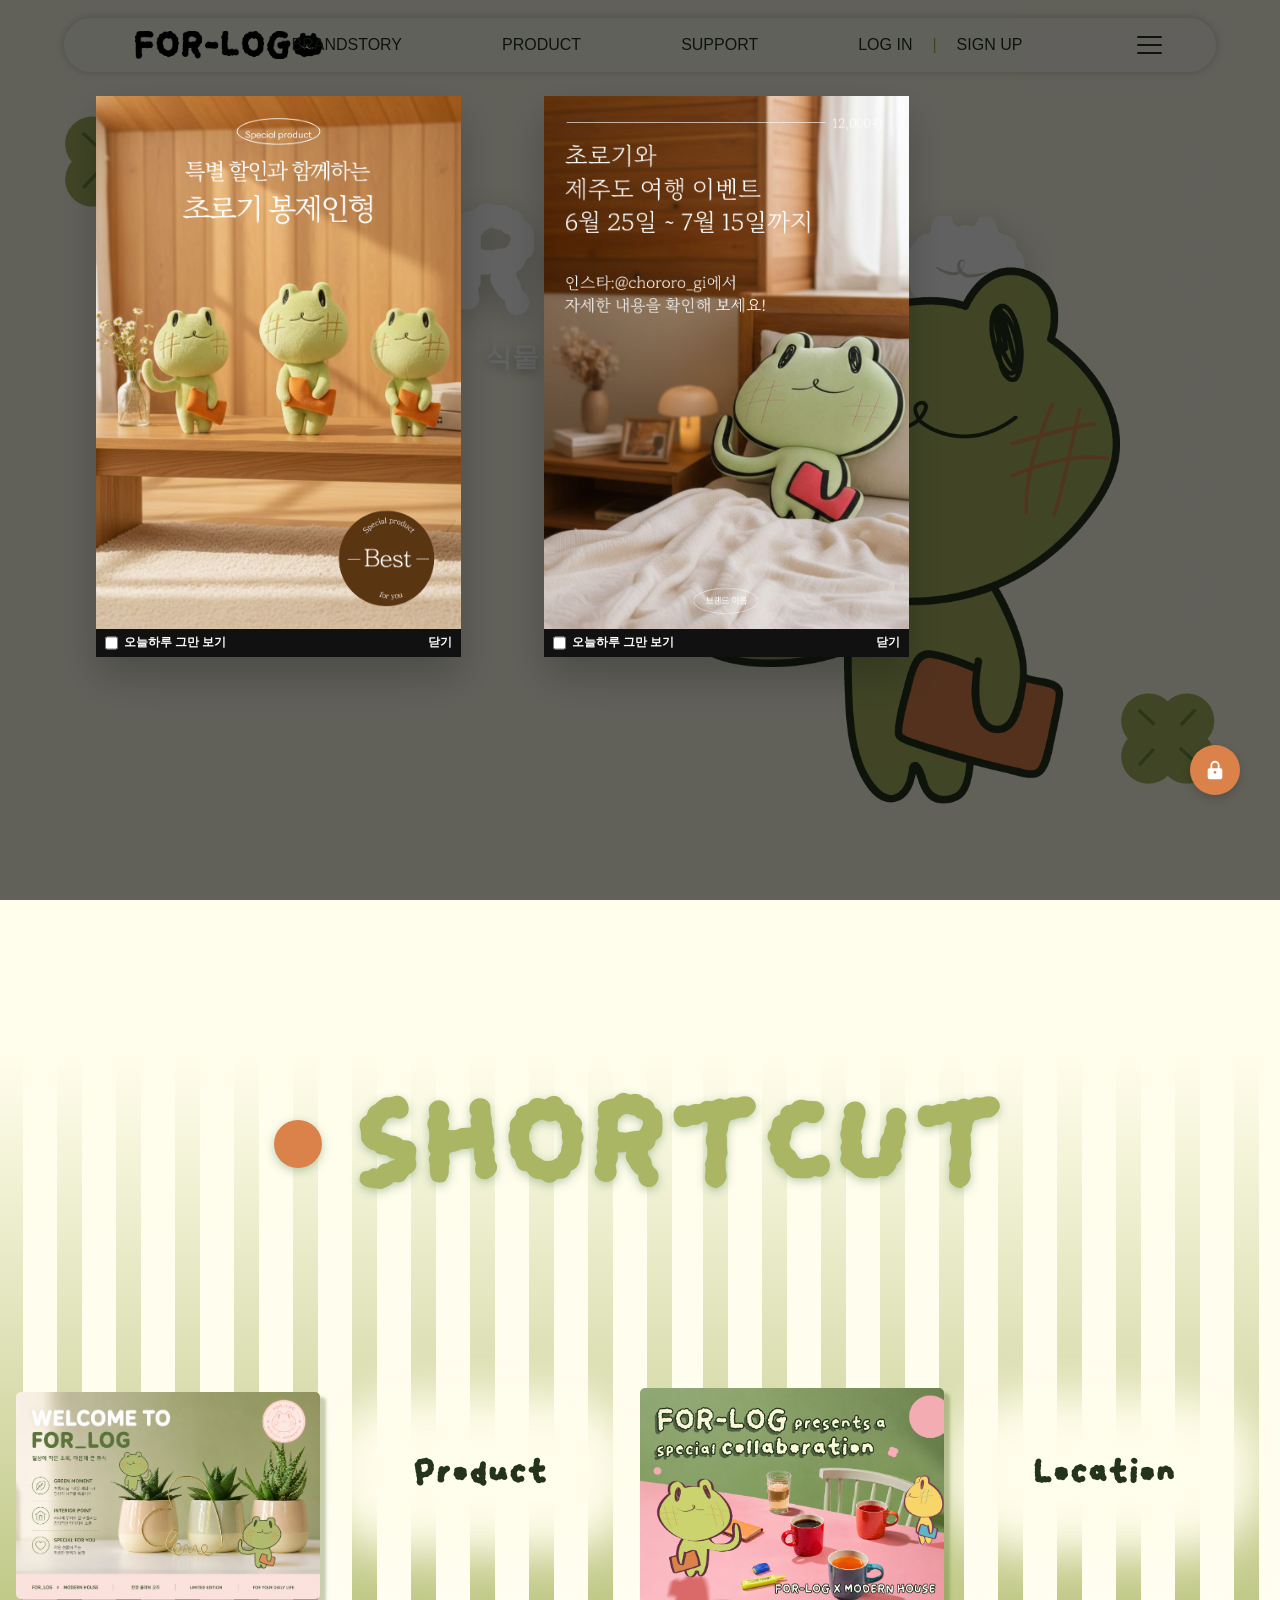
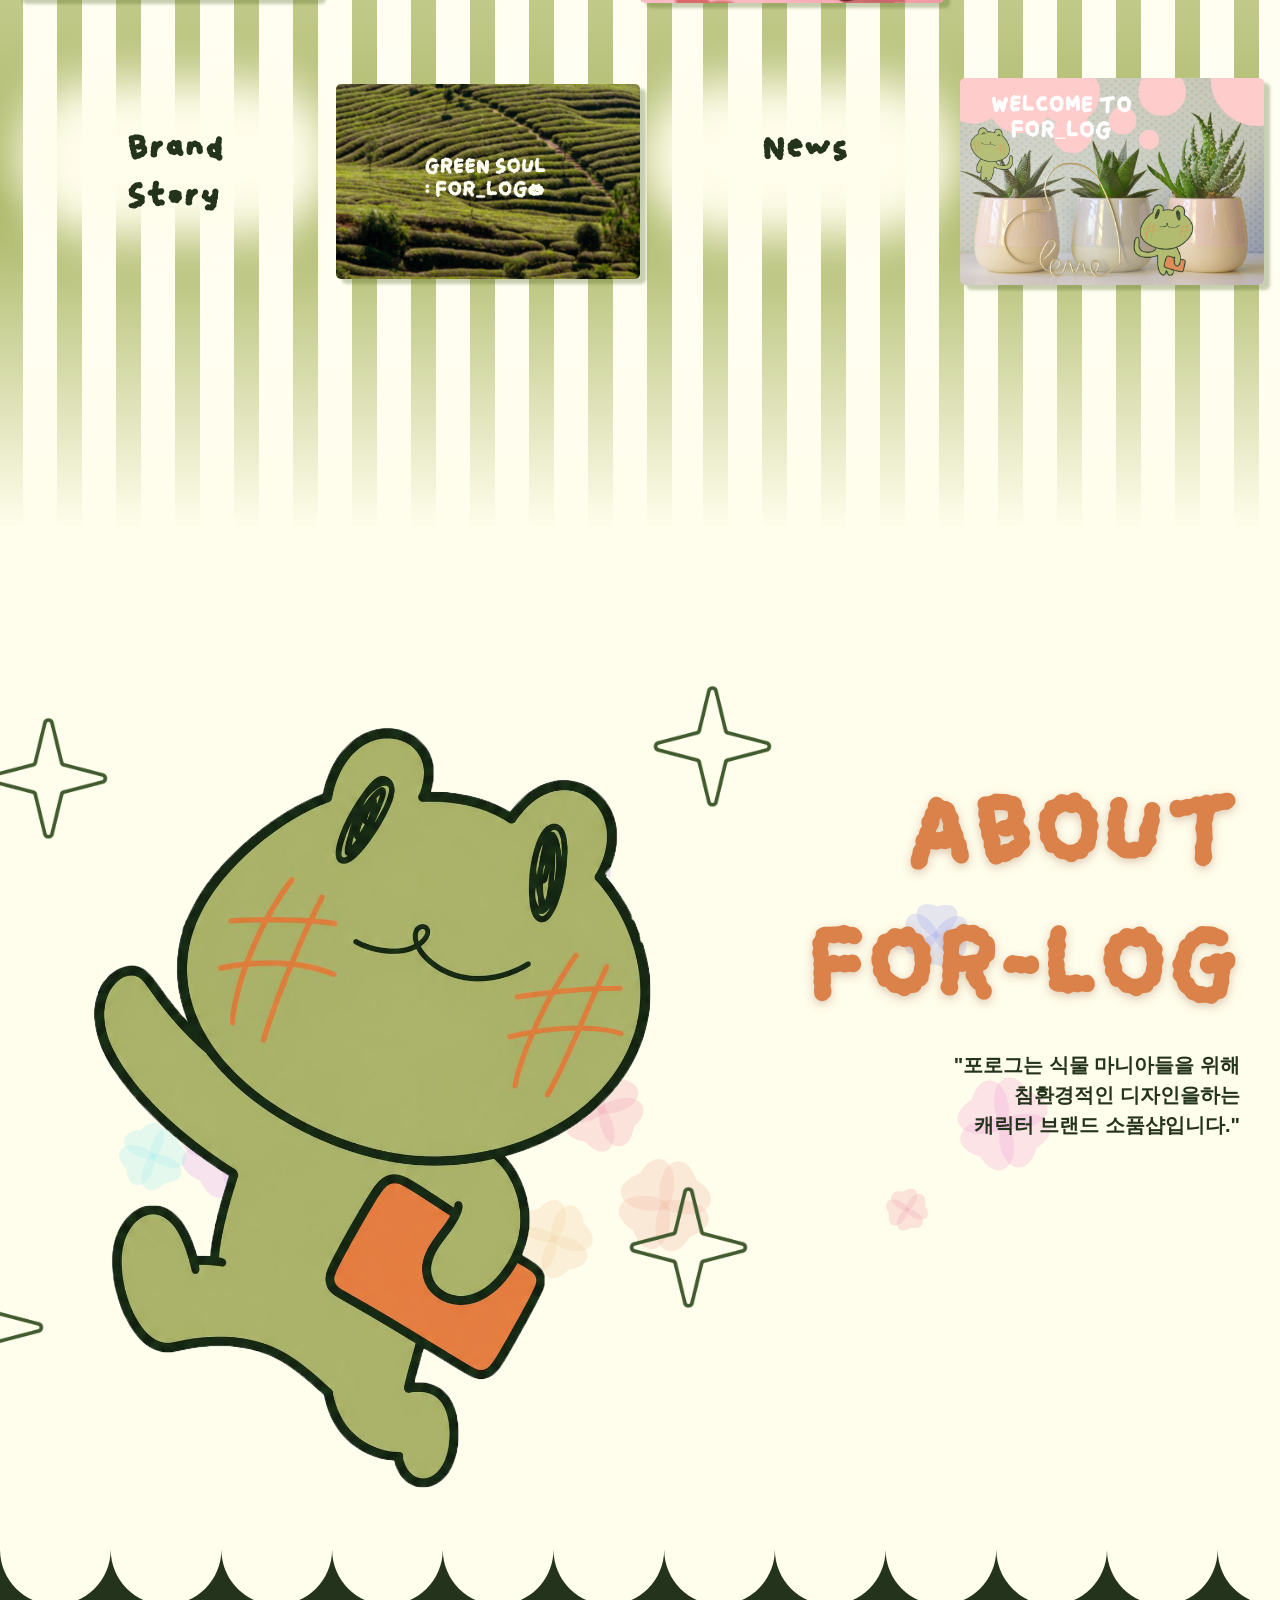
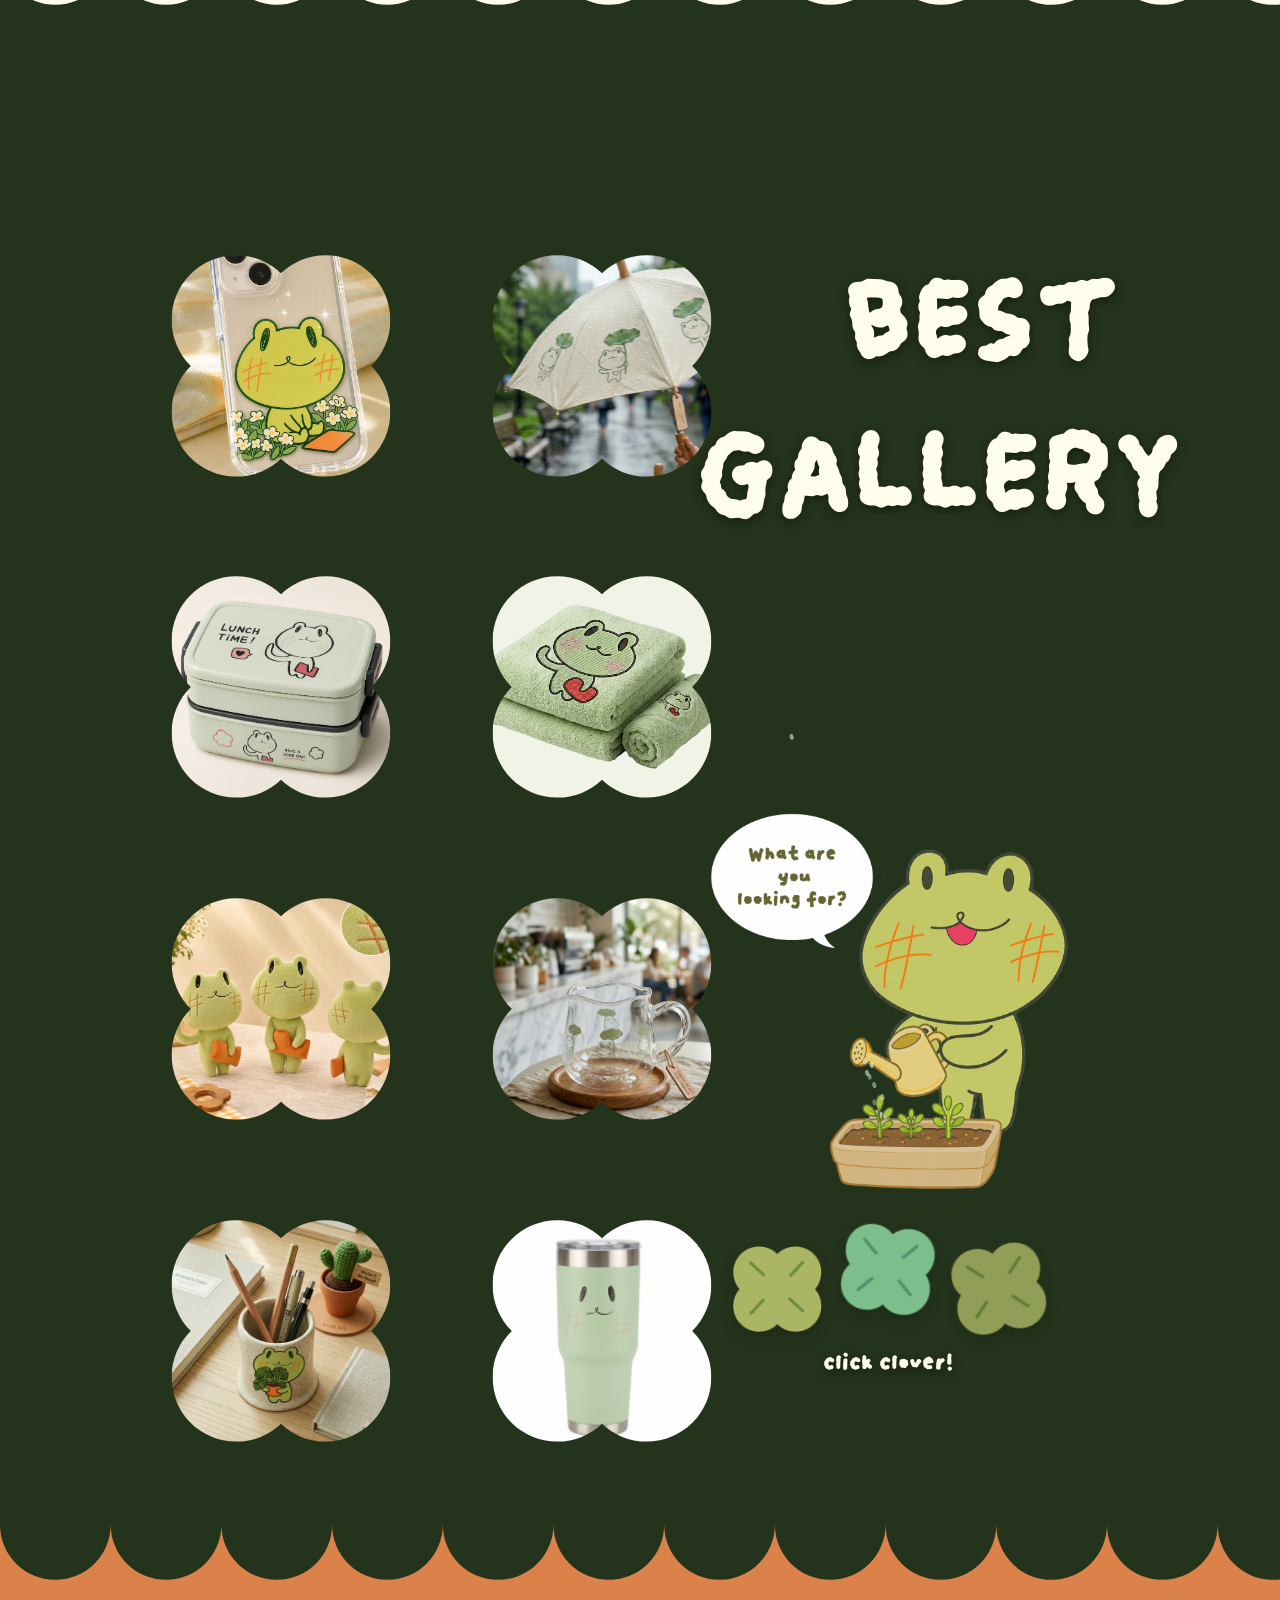
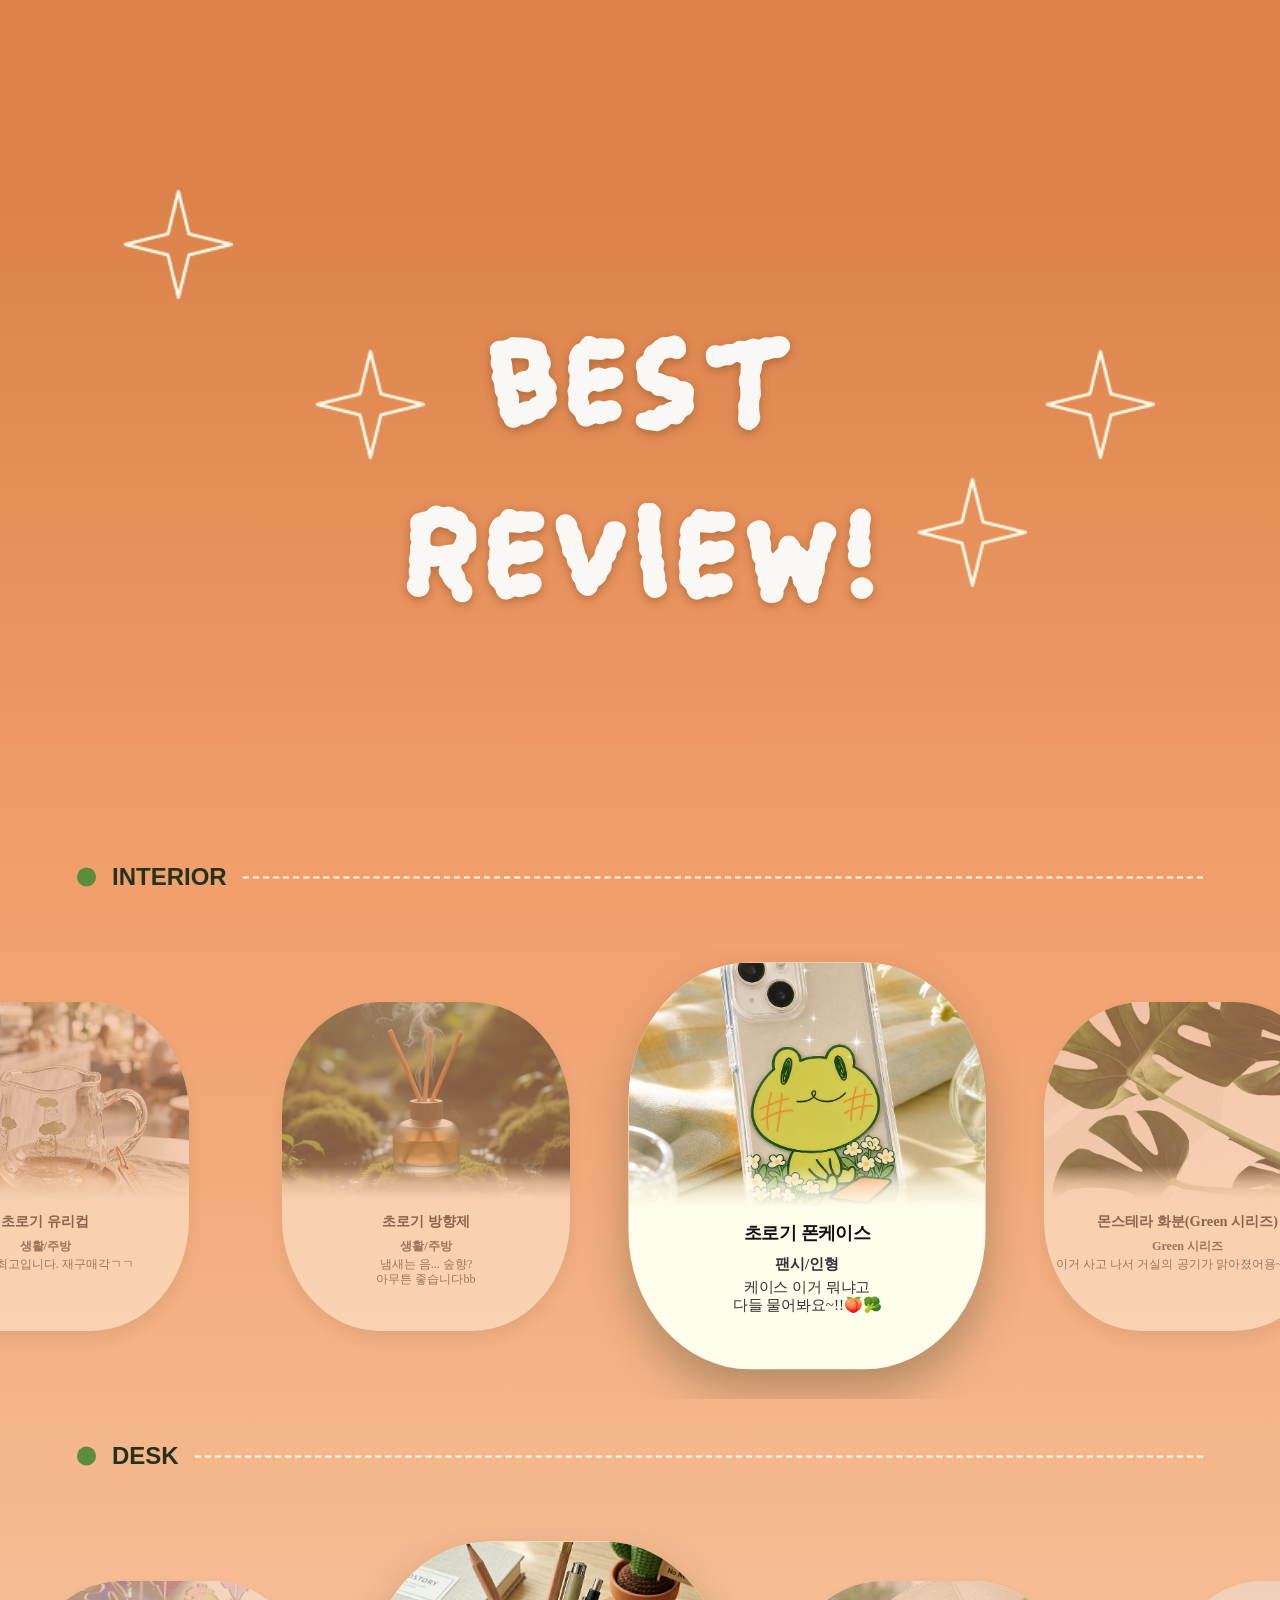
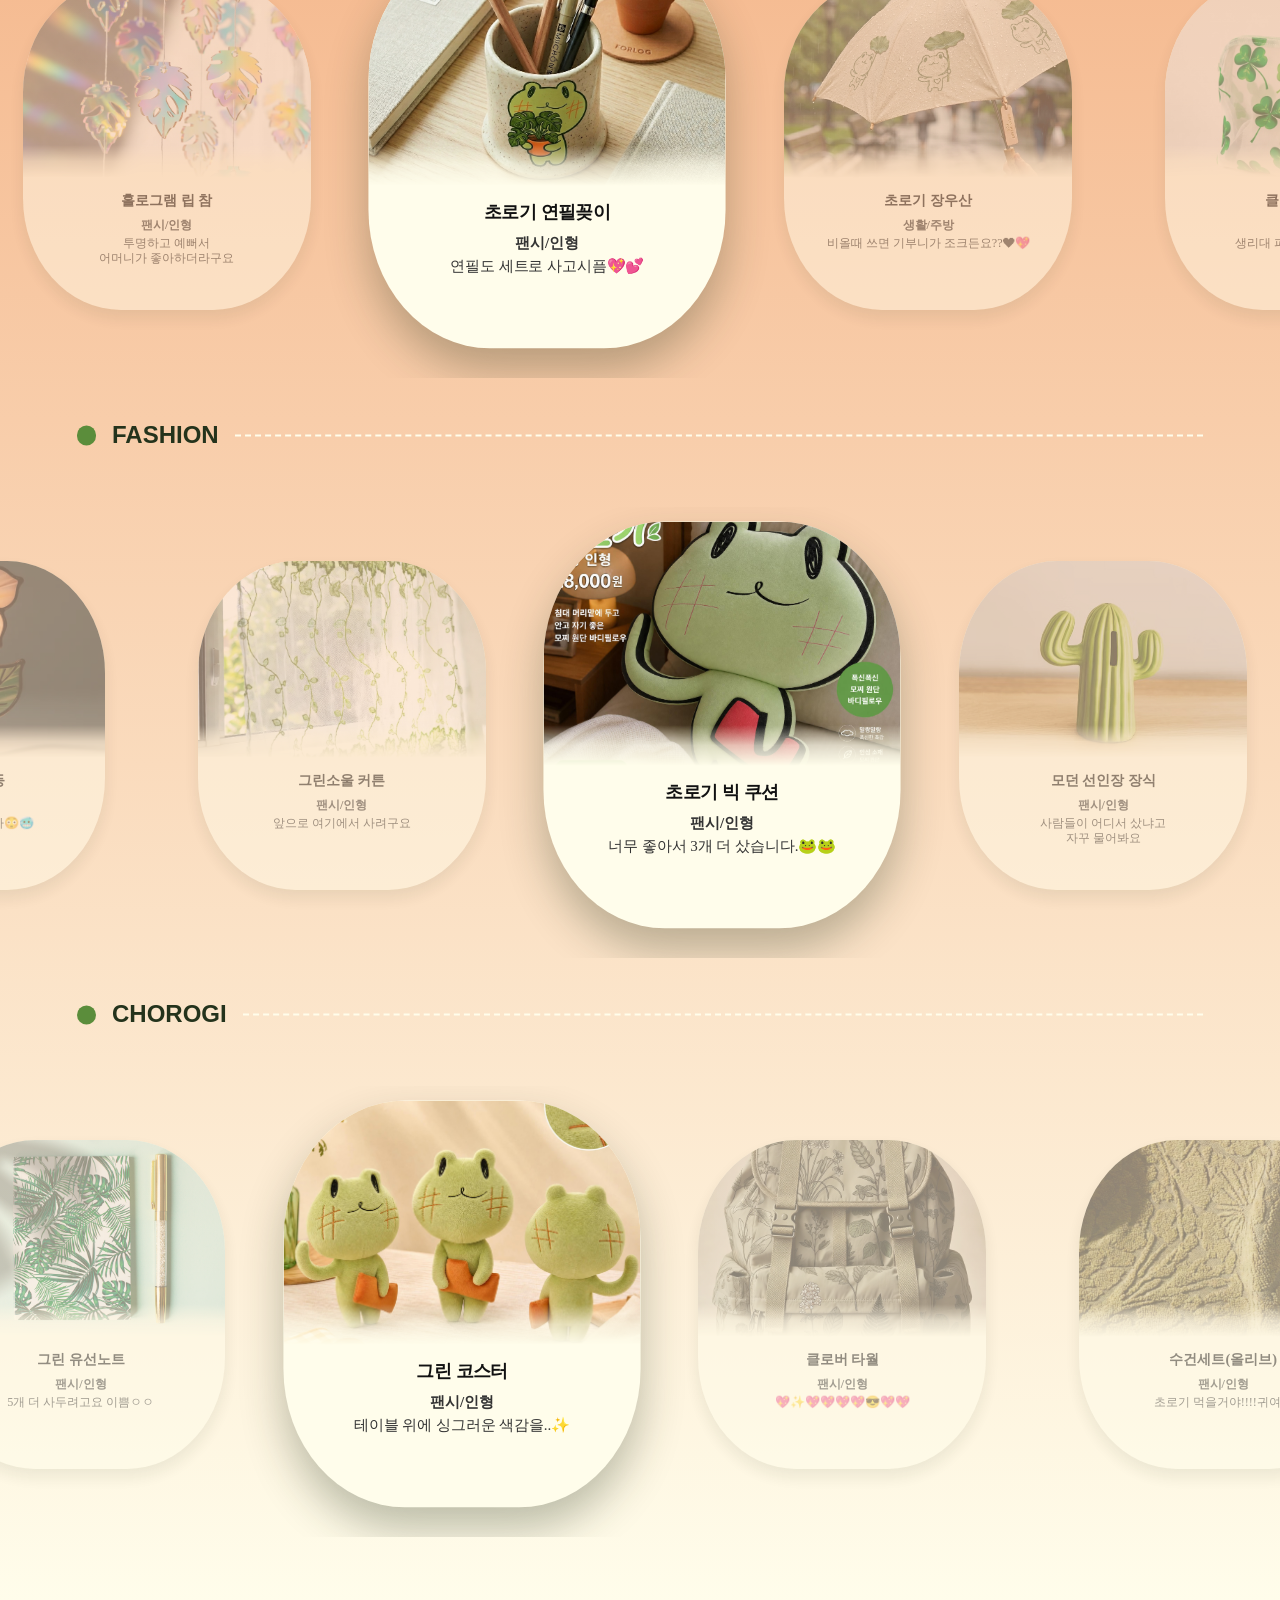
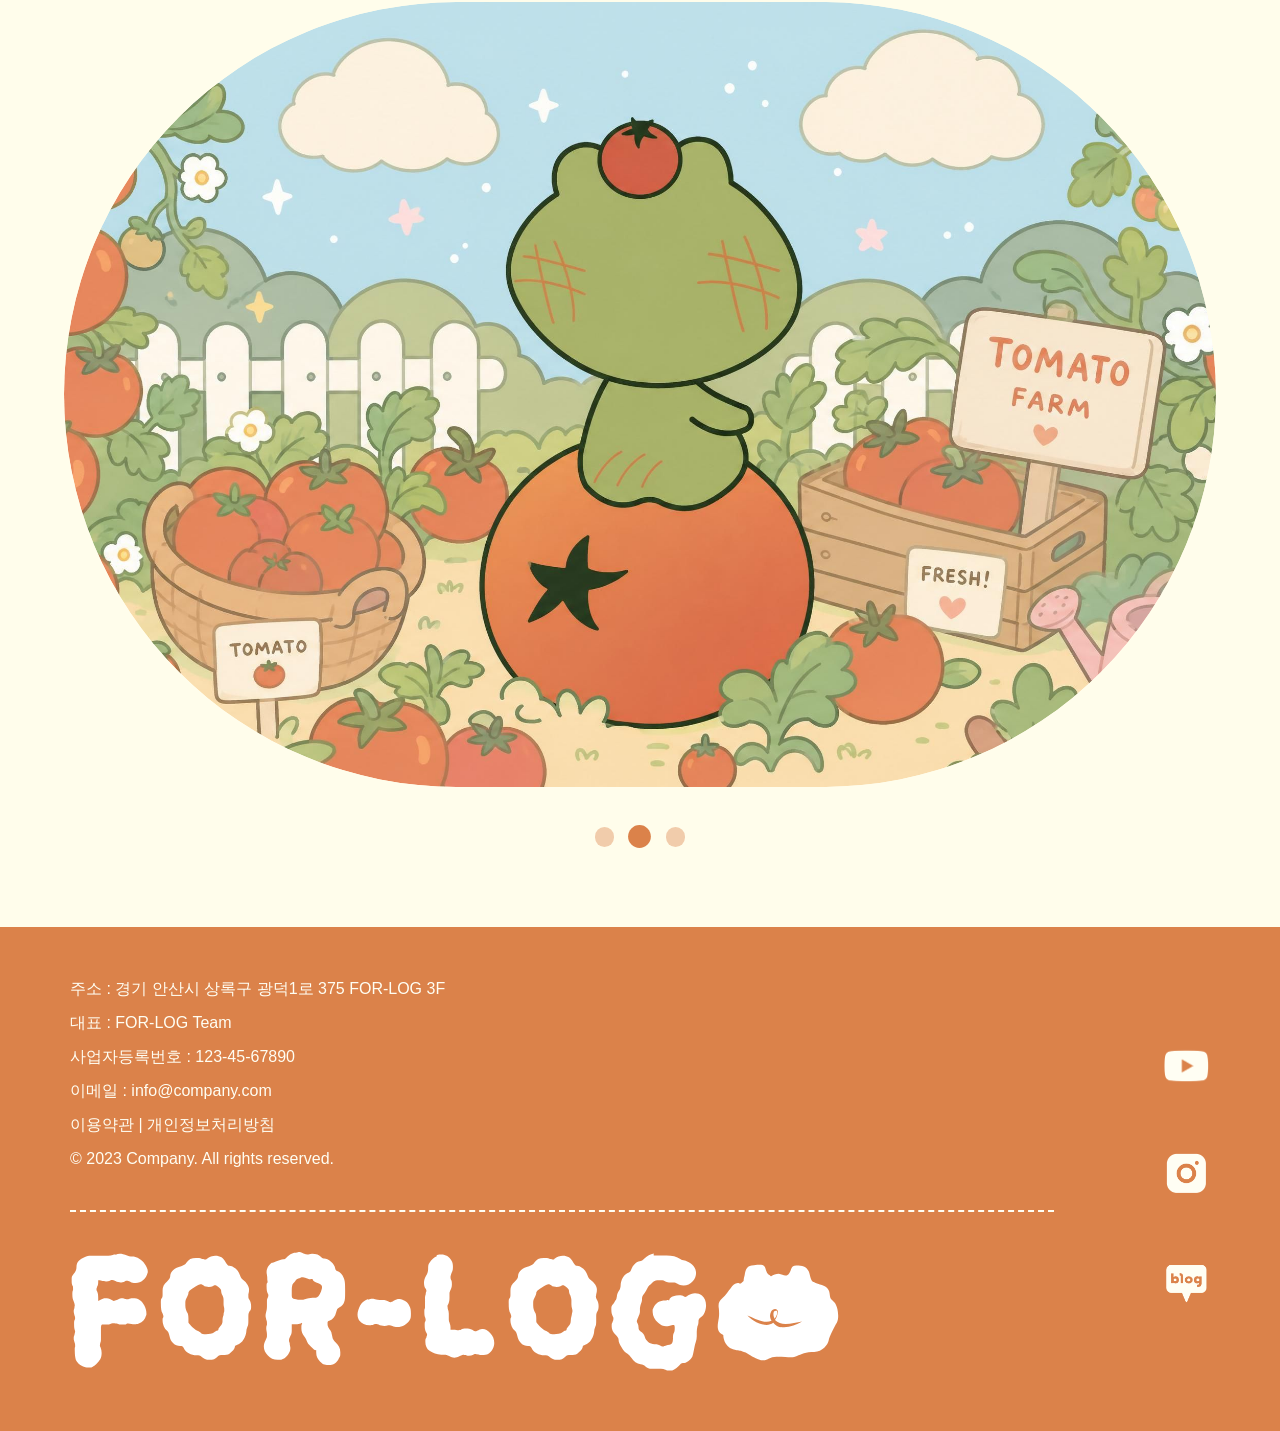
==== commit b70b5f96: "Update home page제발 올라가져라" ====
--- a/Home/index.html
+++ b/Home/index.html
@@ -40,6 +40,19 @@
     <div id="headers"></div>
 
     <!-- 화면 시작 섹션1 -->
+     <div class="movingClover">
+        <div class="clvWrap">
+            <img src="./img/move/ccv.png" alt="움직이다">
+        </div>
+        <div class="clvWrap2">
+            <!-- <span class="clvTrail trail1"></span>
+            <span class="clvTrail trail2"></span>
+            <span class="clvTrail trail3"></span>
+            <span class="clvTrail trail4"></span>
+            <span class="clvTrail trail5"></span> -->
+            <img src="./img/move/ccv.png" alt="움직이다">
+        </div>
+     </div>
     <div class="mainWrap">
         <div class="characterWrap">
             <img src="./img/character image/PNG/choro-gi-nomal.png" alt="Main character">
@@ -70,7 +83,7 @@
         <div class="inner">
             <div class="heroContent">
                 <img class="heroLogo" src="./img/SVG files/logo/logo(white).svg" alt="FOR-LOG">
-                <!-- <p>&#49885;&#47932; &#47784;&#54000;&#48652; &#51105;&#54868; &amp; &#52488;&#47196;&#44592; &#44415;&#51592; &#49660;&#54609;&#47792;</p> -->
+                <p>&#49885;&#47932; &#47784;&#54000;&#48652; &#51105;&#54868; &amp; &#52488;&#47196;&#44592; &#44415;&#51592; &#49660;&#54609;&#47792;</p>
             </div>
         </div>
     </section>
@@ -83,24 +96,37 @@
         </div>
         <div class="inner2">
         <div class="boxUp">
-            <img src="./img/character image/table-character2.png" alt="Brand story">
-            <div class="whiteCircle"><span>
-                                    Product</span></div>
-            <img src="./img/character image/modernhouse-01.png" alt="Product">
-            <div class="whiteCircle"><span>Location</span></div>
+            <div class="shortcutCard shortcutCardSunflower">
+                <img class="shortcutPhoto" src="./img/character image/table-character2.png" alt="Brand story">
+                <img class="hoverCharacter" src="./img/character image/PNG/sunflower (2).png" alt="" aria-hidden="true">
+            </div>
+            <div class="whiteCircle"><span><a href="../products/products_index.html">
+                                    Product</span></a></div>
+            <div class="shortcutCard shortcutCardSunflower">
+                <img class="shortcutPhoto" src="./img/character image/modernhouse-01.png" alt="Product">
+                <img class="hoverCharacter" src="./img/character image/PNG/sunflower (2).png" alt="" aria-hidden="true">
+            </div>
+            <div class="whiteCircle"><span><a href="../products/products_index.html">Location</a></span></div>
         </div>
          <div class="boxDown">
             <div class="whiteCircle"><span class="p_span">Brand<br>
                                     Story</span></div>
-            <img src="./img/character image/green-01.png" alt="News">
+            <div class="shortcutCard shortcutCardBottom">
+                <img class="shortcutPhoto" src="./img/character image/green-01.png" alt="News">
+                <img class="hoverCharacter" src="./img/character image/PNG/mostra.png" alt="" aria-hidden="true">
+            </div>
             <div class="whiteCircle"><span class="p_span">News</span></div>
-            <img src="./img/character image/welcome.png" alt="Location">
+            <div class="shortcutCard shortcutCardBottom">
+                <img class="shortcutPhoto" src="./img/character image/welcome.png" alt="Location">
+                <img class="hoverCharacter" src="./img/character image/PNG/mostra.png" alt="" aria-hidden="true">
+            </div>
         </div>
         </div>
     </section> 
         <!-- 섹션2 끝 -->
         <!-- 섹션3 시작 -->
     <section class="sec3">
+        <canvas class="sec3CloverCanvas" aria-hidden="true"></canvas>
         <div class="inner">
             <!-- 움직이는 것들-옵저버 끝나고 -->
             <div class="spakleGreenBox">
@@ -130,6 +156,12 @@
             <div class="secondWrap">
                 <span class="BestGallery">BEST<br>GALLERY</span>
                 <div class="anotherIMG"></div>
+                <div class="luckyCloverPick" aria-label="Lucky clover event">
+                    <button class="luckyCloverButton luckyCloverButton1" type="button" aria-label="Open lucky clover"></button>
+                    <button class="luckyCloverButton luckyCloverButton2" type="button" aria-label="Open lucky clover"></button>
+                    <button class="luckyCloverButton luckyCloverButton3" type="button" aria-label="Open lucky clover"></button>
+                    <p>click clover!</p>
+                </div>
             </div>
         </div>
     </section>
--- a/Home/css/main.css
+++ b/Home/css/main.css
@@ -4,6 +4,128 @@
     font-weight: 400;
     font-style: normal;
 }
+/* 응급처치용------------------------------------------ */
+@media (max-width:480px){
+  body{
+    overflow-x:hidden;
+  }
+
+  img, video{
+    max-width:100%;
+    height:auto;
+  }
+
+  section{
+    width:100%;
+    overflow:hidden;
+  }
+}
+/* ---------------------------------------------응급처치용 */
+.movingClover{
+    width: 100%;
+    height: 100vh;
+    position: absolute;
+    display: flex;
+    justify-content: space-between;
+    align-items: center;
+    padding: 2rem;
+    z-index: 900;
+}
+.clvWrap{
+    width: 10rem;
+    height: 80%;
+    /* border: 1px solid red; */
+    display: flex;
+    justify-content: center;
+    align-items: start;
+}
+.clvWrap>img{
+    display: flex;
+    justify-content: center;
+    align-items: center;
+    animation: down 7s infinite;
+    transform: translateY(0);
+}
+.clvWrap2{
+    width: 10rem;
+    height: 80%;
+    /* border: 1px solid red; */
+    position: relative;
+    display: flex;
+    justify-content: center;
+    align-items: end;
+}
+.clvTrail{
+    width: 94px;
+    height: 91px;
+    position: absolute;
+    left: 50%;
+    bottom: 0;
+    margin-left: -47px;
+    background: url("../img/move/ccv.png") center / contain no-repeat;
+    pointer-events: none;
+    z-index: 1;
+    animation: upTrail 7s infinite;
+    will-change: transform, opacity;
+}
+.trail1{
+    animation-delay: 0.07s;
+}
+.trail2{
+    animation-delay: 0.14s;
+}
+.trail3{
+    animation-delay: 0.21s;
+}
+.trail4{
+    animation-delay: 0.28s;
+}
+.trail5{
+    animation-delay: 0.35s;
+}
+.clvWrap2>img{
+    display: flex;
+    justify-content: center;
+    align-items: center;
+    position: relative;
+    z-index: 2;
+    animation: up 7s infinite;
+    transform: translateY(0)scale(1);
+    will-change: transform, opacity;
+}
+@keyframes down{
+    0%{
+        transform: translateY(0)scale(1);
+        opacity: 1;
+    }
+    100%{
+        transform: translateY(36rem)scale(0.2);
+        opacity: 0;
+    }
+}
+@keyframes up{
+     0%{
+        transform: translateY(0)scale(1);
+         opacity: 1;
+    }
+     100%{
+        transform: translateY(-36rem)scale(0.2);
+        opacity: 0;
+    }
+}
+/* @keyframes upTrail{
+     0%{
+        transform: translateY(0)scale(1);
+        opacity: 0.22;
+    }
+     45%{
+        opacity: 0.13;
+    }
+     100%{
+        transform: translateY(-36rem)scale(0.2);
+        opacity: 0;
+    }
+} */
 .eventPop{
     width: 100%;
     height: 100vh;
@@ -34,10 +156,23 @@
 }
   
 
-
+::-webkit-scrollbar{
+    display: none;
+}
 html{
-            background-color: var(--point-color);
-        }
+    background-color: var(--point-color);
+    scroll-behavior: smooth;
+}
+@media (prefers-reduced-motion: no-preference) {
+    html{
+        /* scroll-snap-type: y proximity;
+        scroll-padding-top: 2rem; */
+    }
+    section{
+        scroll-snap-align: start;
+        scroll-snap-stop: normal;
+    }
+}
 body {
     margin: 0;
     background-color: #fffdeb;
@@ -268,6 +403,9 @@
 }
 
 @media (max-width: 1160px) {
+    .movingClover{
+        display: none;
+    }
      .cloverFrame {
         opacity: 0;
     }
@@ -292,10 +430,8 @@
     width: 6.5rem;
     height: 75%;
     /* border: 1px solid red; */
-    display: flex;
-    align-items: center;
-    justify-content: space-around;
-   flex-direction: column;
+   position: absolute;
+   left: 2rem;
    gap: 2.8rem;
 }
 .oneBox>img{
@@ -309,10 +445,8 @@
     width: 6.5rem;
     height: 75%;
     /* border: 1px solid red; */
-    display: flex;
-    align-items: center;
-    justify-content: space-around;
-   flex-direction: column;
+    position: absolute;
+    right: 2rem;
    gap: 2.8rem;
 }
 @keyframes moveTwinkle {
@@ -347,22 +481,30 @@
 }
 
 .heroLogo {
-    transform: scale(1.3);
+    transform: scale(1.3) translateY(6rem);
     width: min(100%, 670px);
     margin: 4rem 5.5rem;
     filter: drop-shadow(0 6px 12px rgba(0, 0, 0, 0.22));
     user-select: none;
-}
-
-/* .heroContent p {
+    opacity: 0.2;
+    transition:
+        transform 1s cubic-bezier(0.2, 1, 0.20, 1),
+        opacity 0.65s ease;
+}
+.heroLogo.on {
+    transform: scale(1.3) translateY(0);
+    opacity: 1;
+}
+
+.heroContent p {
     margin: clamp(8px, 1.5vw, 14px) auto 0;
     font-size: clamp(1.1rem, 2.1vw, 1.9rem);
     font-weight: 800;
     line-height: 1.25;
     word-break: keep-all;
-    transform: translateX(11rem);
+    transform: translate(5rem, -2rem);
    user-select: none;
-} */
+}
 .heroCharacter {
     position: absolute;
     z-index: 3;
@@ -529,6 +671,57 @@
     align-items: center;
     justify-content: center;
 }
+.shortcutCard{
+    position: relative;
+    width: 100%;
+    display: block;
+    cursor: pointer;
+}
+.shortcutPhoto{
+    width: 100%;
+    max-height: 25rem;
+    position: relative;
+    z-index: 2;
+    border-radius: 5px;
+    object-fit: cover;
+    box-shadow: 6px 5px 3px rgba(74, 99, 31, 0.3);
+    transition: transform 0.35s ease;
+}
+.hoverCharacter{
+    width: min(48%, 10.4rem);
+    position: absolute;
+    left: 50%;
+    bottom: calc(100% - 1.2rem);
+    z-index: 1;
+    opacity: 0;
+    pointer-events: none;
+    transform: translate(-50%, 3rem) rotate(-5deg);
+    transform-origin: center bottom;
+    transition:
+        transform 0.45s cubic-bezier(0.22, 1, 0.36, 1),
+        opacity 0.25s ease;
+}
+.shortcutCard:hover .shortcutPhoto{
+    transform: translateY(-2rem);
+}
+.shortcutCard:hover .hoverCharacter{
+    opacity: 1;
+    transform: translate(-50%, -0.2rem) rotate(-5deg);
+}
+.boxDown .hoverCharacter{
+    width: min(52%, 11.2rem);
+    top: calc(100% - 5rem);
+    bottom: auto;
+    transform: translate(-50%, -2.8rem) rotate(5deg) scaleY(-1);
+    transform-origin: center center;
+}
+.boxDown .shortcutCard:hover .shortcutPhoto{
+    transform: translateY(-0.6rem);
+}
+.boxDown .shortcutCard:hover .hoverCharacter{
+    opacity: 1;
+    transform: translate(-50%, -0.4rem) rotate(5deg) scaleY(-1);
+}
 .whiteCircle{
     position: relative;
     justify-self: center;
@@ -542,11 +735,11 @@
     justify-content: center;
     transition: all 0.3s;
 }
-.whiteCircle:hover{
+.whiteCircle:hover {
     transform: translateY(-2rem);
 }
 
-.whiteCircle::before{
+.whiteCircle::before {
     content: "";
     position: absolute;
     inset: 0;
@@ -556,16 +749,19 @@
     z-index: 0;
 }
 
-.whiteCircle > span{
+.whiteCircle > span {
     font-size: clamp(1.2rem, 12vw, 2rem);
-     color:  #24331C;
-     font-family: "cloud";
+    color: #24331C;
+    font-family: "cloud";
     position: relative;
     z-index: 1;
     cursor: pointer;
     transition: all 0.3s;
 }
-.whiteCircle > span:hover{
+
+/* ⚡️ 이 부분을 수정했습니다! */
+/* .whiteCircle(부모)에 마우스가 올라가면 내부의 span(자식) 색상을 바꿉니다. */
+.whiteCircle:hover > span {
     color: #DB824A;
 }
 .p_span{
@@ -635,12 +831,21 @@
     .boxDown > div {
         display: none;
     }
+    .boxUp > .shortcutCard,
+    .boxDown > .shortcutCard{
+        display: block;
+    }
 
     .boxUp > img,
-    .boxDown > img {
+    .boxDown > img,
+    .shortcutPhoto {
         width: 100%;
         max-height: none;
         object-fit: cover;
+    }
+    .hoverCharacter{
+        width: min(42%, 8.4rem);
+        display: none;
     }
 }
 @media (max-width: 768px) {
@@ -657,6 +862,18 @@
     margin-bottom: 4.5rem;
     background-color:#fffdeb;
     position: relative;
+}
+.sec3CloverCanvas{
+    width: 100%;
+    height: 100%;
+    position: absolute;
+    inset: 0;
+    z-index: 1;
+    pointer-events: none;
+}
+.sec3 .inner{
+    position: relative;
+    z-index: 2;
 }
 .spakleGreenBox{
     width: 100%;
@@ -675,7 +892,7 @@
     height: 12%;
     position: absolute;
     top: 12rem;
-    left: 15rem;
+    left: -4rem;
     background-image: url(../img/move/greensparkle-01.png);
     background-position: center;
     background-repeat: no-repeat;
@@ -691,7 +908,7 @@
 .spk3{
     top: auto;
     bottom: 10rem;
-    left: 6rem;
+    left: -8rem;
     animation: sparkle2 1.2s ease-in-out infinite;
 }
 
@@ -727,6 +944,7 @@
 }
 @media (max-width: 768px) {
     .spakleGreenBox {
+        display: none;
         height: 120%;
     }
 
@@ -771,8 +989,12 @@
 }
 
 .character img.on{
-	-webkit-animation: bounce-in-top 1.2s both;
-	        animation: bounce-in-top 1.2s both;
+	-webkit-animation:
+        bounce-in-top 1.2s both,
+        character-jello-horizontal 2.5s ease-in-out 1.2s infinite;
+	        animation:
+        bounce-in-top 1.2s both,
+        character-jello-horizontal 2.5s ease-in-out 1.2s infinite;
 }
 
 @-webkit-keyframes bounce-in-top {
@@ -879,6 +1101,68 @@
     -webkit-animation-timing-function: ease-out;
             animation-timing-function: ease-out;
     opacity: 1;
+  }
+}
+
+@-webkit-keyframes character-jello-horizontal {
+  0% {
+    -webkit-transform: translateY(0) scale(2) scale3d(1, 1, 1);
+            transform: translateY(0) scale(2) scale3d(1, 1, 1);
+  }
+  30% {
+    -webkit-transform: translateY(0) scale(2) scale3d(1.08, 0.92, 1);
+            transform: translateY(0) scale(2) scale3d(1.08, 0.92, 1);
+  }
+  40% {
+    -webkit-transform: translateY(0) scale(2) scale3d(0.92, 1.08, 1);
+            transform: translateY(0) scale(2) scale3d(0.92, 1.08, 1);
+  }
+  50% {
+    -webkit-transform: translateY(0) scale(2) scale3d(1.04, 0.96, 1);
+            transform: translateY(0) scale(2) scale3d(1.04, 0.96, 1);
+  }
+  65% {
+    -webkit-transform: translateY(0) scale(2) scale3d(0.98, 1.02, 1);
+            transform: translateY(0) scale(2) scale3d(0.98, 1.02, 1);
+  }
+  75% {
+    -webkit-transform: translateY(0) scale(2) scale3d(1.01, 0.99, 1);
+            transform: translateY(0) scale(2) scale3d(1.01, 0.99, 1);
+  }
+  100% {
+    -webkit-transform: translateY(0) scale(2) scale3d(1, 1, 1);
+            transform: translateY(0) scale(2) scale3d(1, 1, 1);
+  }
+}
+
+@keyframes character-jello-horizontal {
+  0% {
+    -webkit-transform: translateY(0) scale(2) scale3d(1, 1, 1);
+            transform: translateY(0) scale(2) scale3d(1, 1, 1);
+  }
+  30% {
+    -webkit-transform: translateY(0) scale(2) scale3d(1.08, 0.92, 1);
+            transform: translateY(0) scale(2) scale3d(1.08, 0.92, 1);
+  }
+  40% {
+    -webkit-transform: translateY(0) scale(2) scale3d(0.92, 1.08, 1);
+            transform: translateY(0) scale(2) scale3d(0.92, 1.08, 1);
+  }
+  50% {
+    -webkit-transform: translateY(0) scale(2) scale3d(1.04, 0.96, 1);
+            transform: translateY(0) scale(2) scale3d(1.04, 0.96, 1);
+  }
+  65% {
+    -webkit-transform: translateY(0) scale(2) scale3d(0.98, 1.02, 1);
+            transform: translateY(0) scale(2) scale3d(0.98, 1.02, 1);
+  }
+  75% {
+    -webkit-transform: translateY(0) scale(2) scale3d(1.01, 0.99, 1);
+            transform: translateY(0) scale(2) scale3d(1.01, 0.99, 1);
+  }
+  100% {
+    -webkit-transform: translateY(0) scale(2) scale3d(1, 1, 1);
+            transform: translateY(0) scale(2) scale3d(1, 1, 1);
   }
 }
 
@@ -959,6 +1243,7 @@
 }
 .secondWrap{
     width: 100%;
+    position: relative;
     display: flex;
     flex-direction: column;
     /* background-color: #DB824A; */
@@ -1032,6 +1317,125 @@
     height: 100%;
     pointer-events: none;
 }
+
+.luckyCloverPick {
+    position: absolute;
+    right: clamp(1rem, 6vw, 6rem);
+    bottom: clamp(2rem, 8vh, 6rem);
+    z-index: 5;
+    display: grid;
+    grid-template-columns: repeat(3, clamp(4.2rem, 7vw, 6.4rem));
+    gap: clamp(0.8rem, 2vw, 1.3rem);
+    align-items: end;
+    justify-content: center;
+}
+
+.luckyCloverPick p {
+    grid-column: 1 / -1;
+    margin: -0.4rem 0 0;
+    color: #fffdeb;
+    font-family: "cloud";
+    font-size: clamp(1rem, 2vw, 1.35rem);
+    text-align: center;
+    text-shadow: 0 3px 8px rgba(17, 27, 13, 0.65);
+}
+
+.luckyCloverButton {
+    width: 100%;
+    aspect-ratio: 1 / 1;
+    border: 0;
+    background: url("../img/move/ccv.png") center / contain no-repeat;
+    cursor: pointer;
+    filter: drop-shadow(0 0.45rem 0.35rem rgba(17, 27, 13, 0.28));
+    transition:
+        transform 0.35s cubic-bezier(0.22, 1, 0.36, 1),
+        filter 0.35s ease;
+}
+
+.luckyCloverButton:hover {
+    transform: translateY(-3rem) rotate(-4deg);
+    filter: drop-shadow(0 1rem 0.65rem rgba(17, 27, 13, 0.32));
+}
+
+.luckyCloverButton2 {
+    transform: translateY(-1.2rem) rotate(8deg);
+    filter: hue-rotate(52deg) saturate(0.8) drop-shadow(0 0.45rem 0.35rem rgba(17, 27, 13, 0.28));
+}
+
+.luckyCloverButton2:hover {
+    transform: translateY(-4.2rem) rotate(8deg);
+}
+
+.luckyCloverButton3 {
+    transform: rotate(-10deg);
+    opacity: 0.82;
+}
+
+.luckyCloverButton3:hover {
+    transform: translateY(-3rem) rotate(-10deg);
+}
+
+.luckyCloverModal {
+    position: fixed;
+    inset: 0;
+    z-index: 3500;
+    display: flex;
+    align-items: center;
+    justify-content: center;
+    padding: 2rem;
+    background-color: rgba(17, 27, 13, 0.72);
+    opacity: 0;
+    visibility: hidden;
+    transition: opacity 0.25s ease, visibility 0.25s ease;
+}
+
+.luckyCloverModal.on {
+    opacity: 1;
+    visibility: visible;
+}
+
+.luckyCloverModalBox {
+    width: min(90vw, 30rem);
+    position: relative;
+    display: flex;
+    align-items: center;
+    justify-content: start;
+}
+
+.luckyCloverCoupon {
+    width: 100%;
+    border-radius: 0.6rem;
+    box-shadow: 0 1.4rem 2.4rem rgba(0, 0, 0, 0.28);
+}
+
+.luckyCloverClose {
+    width: 2.2rem;
+    height: 2.2rem;
+    position: absolute;
+    right: -0.8rem;
+    top: -0.8rem;
+    border: 0;
+    border-radius: 50%;
+    background-color: #24331C;
+    color: #fffdeb;
+    font-size: 1.35rem;
+    font-weight: 900;
+    line-height: 1;
+    cursor: pointer;
+}
+
+@media (max-width: 900px) {
+    .luckyCloverPick {
+        right: 50%;
+        bottom: 2rem;
+        transform: translateX(50%);
+    }
+
+    .luckyCloverModalBox {
+        width: min(86vw, 21rem);
+    }
+}
+
 @-webkit-keyframes jello-horizontal {
   0% {
     -webkit-transform: scale3d(1, 1, 1);
@@ -1263,14 +1667,14 @@
 .sec5>img{
     width: 100%;
 }
-.sec5>div:not(.spakleGreenBox2){
+.sec5>div:not(.spakleGreenBox2):not(.reviewStart){
     /* border: 1px solid rgb(0, 4, 255); */
     display: flex;
     align-items: center;
     justify-content: center;
     margin: 10rem auto;
 }
-.sec5>div:not(.spakleGreenBox2)>span{
+.sec5>div:not(.spakleGreenBox2):not(.reviewStart)>span{
     font-family: "cloud";
     font-size: clamp(5rem, 9vw, 22rem);
     color: #F9F8F4;
@@ -1281,16 +1685,16 @@
     transition: all 0.4s;
     opacity: 0.5;
 }
-.sec5>div:not(.spakleGreenBox2)>span.on{
+.sec5>div:not(.spakleGreenBox2):not(.reviewStart)>span.on{
     opacity: 1;
     transform: translateY(0);
 }
-.sec5>div:not(.spakleGreenBox2)>span:hover{
+.sec5>div:not(.spakleGreenBox2):not(.reviewStart)>span:hover{
     opacity: 1;
     transform: translateY(-6rem);
 }
 @media (max-width: 768px) {
-    .sec5>div:not(.spakleGreenBox2)>span {
+    .sec5>div:not(.spakleGreenBox2):not(.reviewStart)>span {
         font-size: clamp(10rem, 18vw, 22rem);
     }
 }
@@ -1486,14 +1890,15 @@
 
 .categoryTitle {
     font-family: sans-serif;
-    width: calc(100vw - 6vw - 1rem);
+    width: auto;
     margin: 0;
     position: absolute;
     left: 6vw;
-    top: calc(clamp(-3.6rem, -4vw, -2.2rem) - 10rem);
+    right: 6vw;
+    top: clamp(-6.5rem, -7vw, -4.2rem);
     display: flex;
     align-items: center;
-    gap: 1rem;
+    gap: clamp(0.7rem, 2vw, 1rem);
     font-size: 1.5rem;
     font-weight: 900;
     color: #24331c;
@@ -1507,6 +1912,7 @@
 .categoryTitle::after {
     content: "";
     flex: 1;
+    min-width: 2rem;
     border-top: 2px dashed #fffdeb;
 }
 
@@ -1539,7 +1945,7 @@
 .productTrack {
     display: flex;
     gap: clamp(3rem, 4vw, 2.9rem);
-    padding: 3.2rem 6vw;
+    padding: 2.4rem 6vw 3.2rem;
     user-select: none;
     will-change: transform;
 }
@@ -1652,8 +2058,9 @@
     display: flex;
     align-items: center;
     justify-content: center;
-    padding: 2rem;
-    background-color: rgba(0, 0, 0, 0.5);
+    padding: clamp(1rem, 3vw, 2rem);
+    background-color: rgba(36, 51, 28, 0.58);
+    backdrop-filter: blur(5px);
     opacity: 0;
     visibility: hidden;
     transition: opacity 0.25s ease, visibility 0.25s ease;
@@ -1665,57 +2072,523 @@
 }
 
 .productModalBox {
-    width: min(90vw, 42rem);
-    max-height: 88vh;
+    width: min(92vw, 37rem);
+    max-height: 78vh;
     position: relative;
-    background-color: #fffdeb;
-    border-radius: 8px;
-    padding: clamp(1.2rem, 3vw, 2rem);
-    overflow-y: auto;
-    box-shadow: 0 18px 40px rgba(0, 0, 0, 0.25);
+    background-color: #fffef4;
+    border: 3px solid #aab664;
+    border-radius: 2rem;
+    padding: clamp(1.3rem, 3vw, 2.2rem);
+    overflow: hidden;
+    box-shadow: 0 1.5rem 3rem rgba(36, 51, 28, 0.28);
 }
 
 .productModalClose {
-    width: 2.4rem;
-    height: 2.4rem;
+    width: 2.2rem;
+    height: 2.2rem;
     position: absolute;
-    right: 1rem;
-    top: 1rem;
+    right: 1.2rem;
+    top: 1.2rem;
     border: 0;
     border-radius: 50%;
-    background-color: #24331c;
+    background-color: #24331C;
     color: #fffdeb;
     font-size: 1.4rem;
+    font-weight: 900;
     line-height: 1;
     cursor: pointer;
+    z-index: 3;
+}
+
+.productModalImageWrap {
+    width: min(100%, 21rem);
+    margin: 0 auto 1.2rem;
 }
 
 .productModalImg {
+    width: 100%;
+    aspect-ratio: 1 / 0.78;
+    object-fit: cover;
+    border-radius: 1.35rem;
+    box-shadow: 0 0.8rem 1.5rem rgba(36, 51, 28, 0.12);
+}
+
+.productModalText {
     width: min(100%, 28rem);
-    max-height: 50vh;
-    margin: 0 auto 1.5rem;
-    object-fit: contain;
-    border-radius: 8px;
-}
-
-.productModalText {
+    margin: 0 auto;
+    text-align: left;
+    color: #24331c;
+}
+
+.productModalMeta {
+    display: flex;
+    align-items: center;
+    justify-content: space-between;
+    gap: 1rem;
+    margin-bottom: 0.8rem;
+}
+
+.productModalBadge {
+    min-width: 4.2rem;
+    padding: 0.45rem 1.2rem;
+    border: 2px solid #aab664;
+    border-radius: 999px;
+    color: #6f7f36;
+    font-size: 0.72rem;
+    font-weight: 900;
     text-align: center;
-    color: #24331c;
+}
+
+.productModalRating {
+    display: flex;
+    align-items: center;
+    gap: 0.25rem;
+    color: #DB824A;
+    font-size: 0.85rem;
+    font-weight: 900;
+    white-space: nowrap;
+}
+
+.productModalRating em {
+    color: rgba(36, 51, 28, 0.58);
+    font-style: normal;
+    font-weight: 700;
 }
 
 .productModalText h3 {
-    margin-bottom: 0.6rem;
-    font-size: clamp(1.4rem, 3vw, 2rem);
+    margin-bottom: 0.45rem;
+    font-size: clamp(1.25rem, 2.8vw, 1.75rem);
     font-weight: 900;
+    line-height: 1.25;
 }
 
 .productModalCreator {
-    margin-bottom: 0.8rem;
+    margin-bottom: 0.65rem;
+    color: #24331C;
+    font-size: 0.95rem;
+    font-weight: 800;
+}
+
+.productModalPrice {
+    display: block;
+    margin-bottom: 1.1rem;
+    color: #DB824A;
+    font-size: clamp(1.25rem, 3vw, 1.55rem);
+    font-weight: 900;
+}
+
+.productModalDesc {
+    padding-top: 1rem;
+    border-top: 1px dashed rgba(36, 51, 28, 0.16);
+    font-size: 0.95rem;
+    line-height: 1.6;
+    color: rgba(36, 51, 28, 0.82);
+    display: -webkit-box;
+    overflow: hidden;
+    -webkit-line-clamp: 2;
+    -webkit-box-orient: vertical;
+}
+
+.productModalCart {
+    width: min(100%, 28rem);
+    min-height: 3.25rem;
+    display: block;
+    margin: 1.35rem auto 0;
+    border: 0;
+    border-radius: 999px;
+    background-color: #aab664;
+    color: #fffdeb;
     font-size: 1rem;
-    font-weight: 800;
-}
-
-.productModalDesc {
-    font-size: 1rem;
-    line-height: 1.6;
-}
+    font-weight: 900;
+    box-shadow: 0 0.9rem 1.5rem rgba(170, 182, 100, 0.32);
+    cursor: pointer;
+    transition: transform 0.25s ease, background-color 0.25s ease;
+}
+
+.productModalCart:hover {
+    background-color: #DB824A;
+    transform: translateY(-0.25rem);
+}
+
+@media (max-width: 640px) {
+    .productModal {
+        padding: 1rem;
+    }
+
+    .productModalBox {
+        max-height: 76vh;
+        border-radius: 1.6rem;
+        padding: 2.8rem 1.25rem 1.35rem;
+    }
+
+    .productModalImageWrap {
+        width: min(100%, 17.5rem);
+    }
+
+    .productModalImg {
+        aspect-ratio: 1 / 0.82;
+    }
+}
+
+/* Mobile responsive guardrails: keep Home layout inside the viewport. */
+html,
+body {
+    width: 100%;
+    max-width: 100%;
+    overflow-x: clip;
+}
+
+@supports not (overflow-x: clip) {
+    html,
+    body {
+        overflow-x: hidden;
+    }
+}
+
+#headers,
+#footer,
+.mainWrap,
+section {
+    max-width: 100%;
+}
+
+.movingClover {
+    box-sizing: border-box;
+    overflow: hidden;
+    pointer-events: none;
+}
+
+@media (max-width: 900px) {
+    .mainWrap,
+    .sec1 {
+        min-height: 100svh;
+    }
+
+    .heroContent {
+        left: 50%;
+        width: min(88vw, 28rem);
+        transform: translateX(-50%);
+    }
+
+    .heroLogo,
+    .heroLogo.on {
+        width: 100%;
+        margin-right: auto;
+        margin-left: auto;
+        transform: scale(1) translateY(0);
+    }
+
+    .heroLogo {
+        transform: scale(1) translateY(4rem);
+    }
+
+    .heroContent p {
+        transform: none;
+        font-size: clamp(0.95rem, 3.8vw, 1.2rem);
+    }
+
+    .sec2,
+    .sec3,
+    .sec4,
+    .sec5,
+    .sec6 {
+        overflow-x: clip;
+    }
+
+    .character {
+        grid-template-columns: 1fr;
+        gap: 2rem;
+    }
+
+    .character img {
+        height: clamp(18rem, 72vw, 30rem);
+        transform: translateY(-220px) scale(1.25);
+    }
+
+    .character img.on {
+        -webkit-animation: bounce-in-top-mobile 1.2s both, character-jello-horizontal-mobile 2.5s ease-in-out 1.2s infinite;
+        animation: bounce-in-top-mobile 1.2s both, character-jello-horizontal-mobile 2.5s ease-in-out 1.2s infinite;
+    }
+
+    .textWarp {
+        gap: 2rem;
+    }
+
+    .character span:nth-child(1),
+    .character span:nth-child(2) {
+        text-align: center;
+        transform: translateX(0);
+    }
+
+    .character span:nth-child(2) {
+        margin-top: 0;
+    }
+
+    .galleryStart {
+        width: min(100% - 2rem, 44rem);
+        margin-right: auto;
+        margin-left: auto;
+    }
+
+    .cloverWarp {
+        grid-template-columns: repeat(2, minmax(0, 1fr));
+        gap: clamp(1rem, 4vw, 2rem);
+    }
+
+    .anotherIMG {
+        min-height: 28rem;
+        height: min(72svh, 42rem);
+    }
+
+    .luckyCloverPick {
+        width: min(100%, 22rem);
+    }
+
+    .sec5>div:not(.spakleGreenBox2):not(.reviewStart) {
+        margin: 5rem auto;
+    }
+
+    .sec5>div:not(.spakleGreenBox2):not(.reviewStart)>span {
+        margin: 4rem auto;
+        font-size: clamp(4.5rem, 18vw, 8rem);
+    }
+
+    .sec5>img {
+        max-width: none;
+        width: 100%;
+    }
+}
+
+@media (max-width: 640px) {
+    .movingClover {
+        padding: 1rem;
+    }
+
+    .clvWrap,
+    .clvWrap2 {
+        width: 5rem;
+    }
+
+    .animateTwinkle {
+        justify-content: space-between;
+        padding: 0 0.6rem;
+    }
+
+    .oneBox,
+    .twoBox {
+        width: 3.2rem;
+        gap: 1.4rem;
+    }
+    
+
+    .oneBox>img,
+    .twoBox>img {
+        width: 2.4rem;
+    }
+
+    .heroContent {
+        top: 16vh;
+        width: min(86vw, 22rem);
+    }
+
+    .characterWrap img {
+        right: 50%;
+        bottom: 14vh;
+        width: min(58vw, 15rem);
+        translate: 50% 0;
+    }
+
+    .heroContent2 {
+        gap: 0.8rem;
+    }
+
+    .heroContent2 span {
+        font-size: clamp(3rem, 16vw, 5rem);
+    }
+
+    .circle {
+        width: 2rem;
+        height: 2rem;
+    }
+
+    .boxUp,
+    .boxDown {
+        width: min(100% - 2rem, 28rem);
+        gap: 2rem;
+    }
+
+    .whiteCircle {
+        width: min(100%, 15rem);
+        height: 7rem;
+    }
+
+    .p_span {
+        position: relative;
+        left: auto;
+        top: auto;
+        transform: none;
+    }
+
+    .spakleGreenBox,
+    .spakleGreenBox2 {
+        overflow: hidden;
+    }
+
+    .galleryStart .BestGallery {
+        font-size: clamp(3.6rem, 17vw, 5.8rem);
+        transform: none;
+    }
+
+    .cloverWarp {
+        grid-template-columns: repeat(2, minmax(0, 1fr));
+        width: min(100%, 24rem);
+        gap: 1rem;
+        margin: 0 auto;
+    }
+
+    .cloverCard {
+        max-width: none;
+        margin: 0 auto;
+    }
+
+    .anotherIMG {
+        min-height: 22rem;
+        height: 58svh;
+    }
+
+    .luckyCloverPick {
+        grid-template-columns: repeat(3, minmax(3.5rem, 1fr));
+        width: min(88vw, 18rem);
+        gap: 0.7rem;
+    }
+
+    .luckyCloverButton:hover,
+    .luckyCloverButton2:hover,
+    .luckyCloverButton3:hover {
+        transform: translateY(-1.2rem);
+    }
+
+    .productBand {
+        overflow: hidden;
+    }
+
+    .productTrack {
+        gap: 1.4rem;
+        padding: 2.6rem 8vw 2rem;
+    }
+
+    .categoryTitle {
+        left: 8vw;
+        right: 8vw;
+        top: -3.4rem;
+        gap: 0.65rem;
+        font-size: 1.05rem;
+    }
+
+    .categoryTitle::before {
+        width: 0.75rem;
+        height: 0.75rem;
+        flex: 0 0 auto;
+    }
+
+    .productCard {
+        flex-basis: min(68vw, 17rem);
+        padding: 0.8rem;
+    }
+
+    .productInner {
+        width: 100%;
+    }
+
+    footer {
+        height: auto;
+        padding: 2rem 1rem;
+        flex-direction: column;
+        gap: 2rem;
+    }
+
+    footer .left,
+    footer .right {
+        width: 100%;
+    }
+}
+
+@-webkit-keyframes bounce-in-top-mobile {
+  0% {
+    -webkit-transform: translateY(-220px) scale(1.25);
+            transform: translateY(-220px) scale(1.25);
+    opacity: 0;
+  }
+  38%, 72%, 90%, 100% {
+    -webkit-transform: translateY(0) scale(1.25);
+            transform: translateY(0) scale(1.25);
+    opacity: 1;
+  }
+  55% {
+    -webkit-transform: translateY(-34px) scale(1.25);
+            transform: translateY(-34px) scale(1.25);
+  }
+  81% {
+    -webkit-transform: translateY(-16px) scale(1.25);
+            transform: translateY(-16px) scale(1.25);
+  }
+  95% {
+    -webkit-transform: translateY(-6px) scale(1.25);
+            transform: translateY(-6px) scale(1.25);
+  }
+}
+
+@keyframes bounce-in-top-mobile {
+  0% {
+    -webkit-transform: translateY(-220px) scale(1.25);
+            transform: translateY(-220px) scale(1.25);
+    opacity: 0;
+  }
+  38%, 72%, 90%, 100% {
+    -webkit-transform: translateY(0) scale(1.25);
+            transform: translateY(0) scale(1.25);
+    opacity: 1;
+  }
+  55% {
+    -webkit-transform: translateY(-34px) scale(1.25);
+            transform: translateY(-34px) scale(1.25);
+  }
+  81% {
+    -webkit-transform: translateY(-16px) scale(1.25);
+            transform: translateY(-16px) scale(1.25);
+  }
+  95% {
+    -webkit-transform: translateY(-6px) scale(1.25);
+            transform: translateY(-6px) scale(1.25);
+  }
+}
+
+@-webkit-keyframes character-jello-horizontal-mobile {
+  0%, 100% {
+    -webkit-transform: translateY(0) scale(1.25) scale3d(1, 1, 1);
+            transform: translateY(0) scale(1.25) scale3d(1, 1, 1);
+  }
+  30% {
+    -webkit-transform: translateY(0) scale(1.25) scale3d(1.08, 0.92, 1);
+            transform: translateY(0) scale(1.25) scale3d(1.08, 0.92, 1);
+  }
+  40% {
+    -webkit-transform: translateY(0) scale(1.25) scale3d(0.92, 1.08, 1);
+            transform: translateY(0) scale(1.25) scale3d(0.92, 1.08, 1);
+  }
+}
+
+@keyframes character-jello-horizontal-mobile {
+  0%, 100% {
+    -webkit-transform: translateY(0) scale(1.25) scale3d(1, 1, 1);
+            transform: translateY(0) scale(1.25) scale3d(1, 1, 1);
+  }
+  30% {
+    -webkit-transform: translateY(0) scale(1.25) scale3d(1.08, 0.92, 1);
+            transform: translateY(0) scale(1.25) scale3d(1.08, 0.92, 1);
+  }
+  40% {
+    -webkit-transform: translateY(0) scale(1.25) scale3d(0.92, 1.08, 1);
+            transform: translateY(0) scale(1.25) scale3d(0.92, 1.08, 1);
+  }
+}
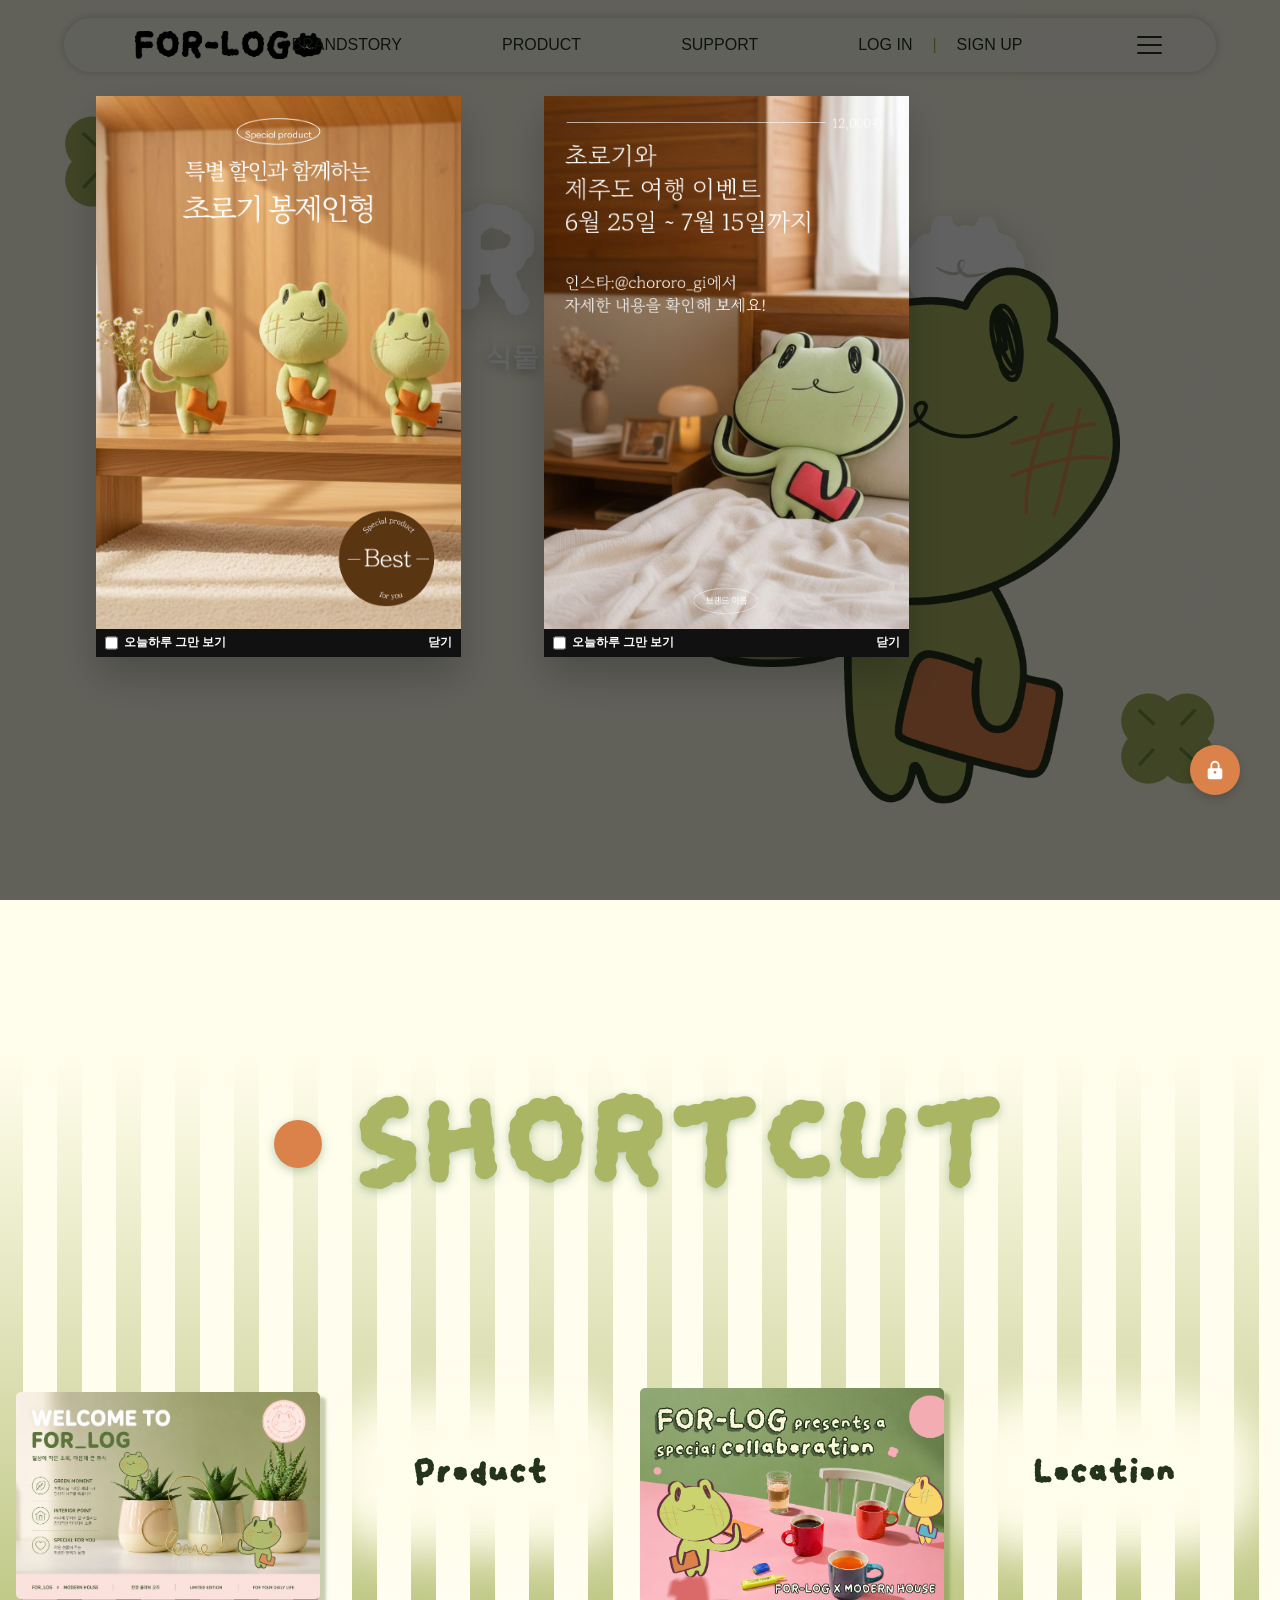
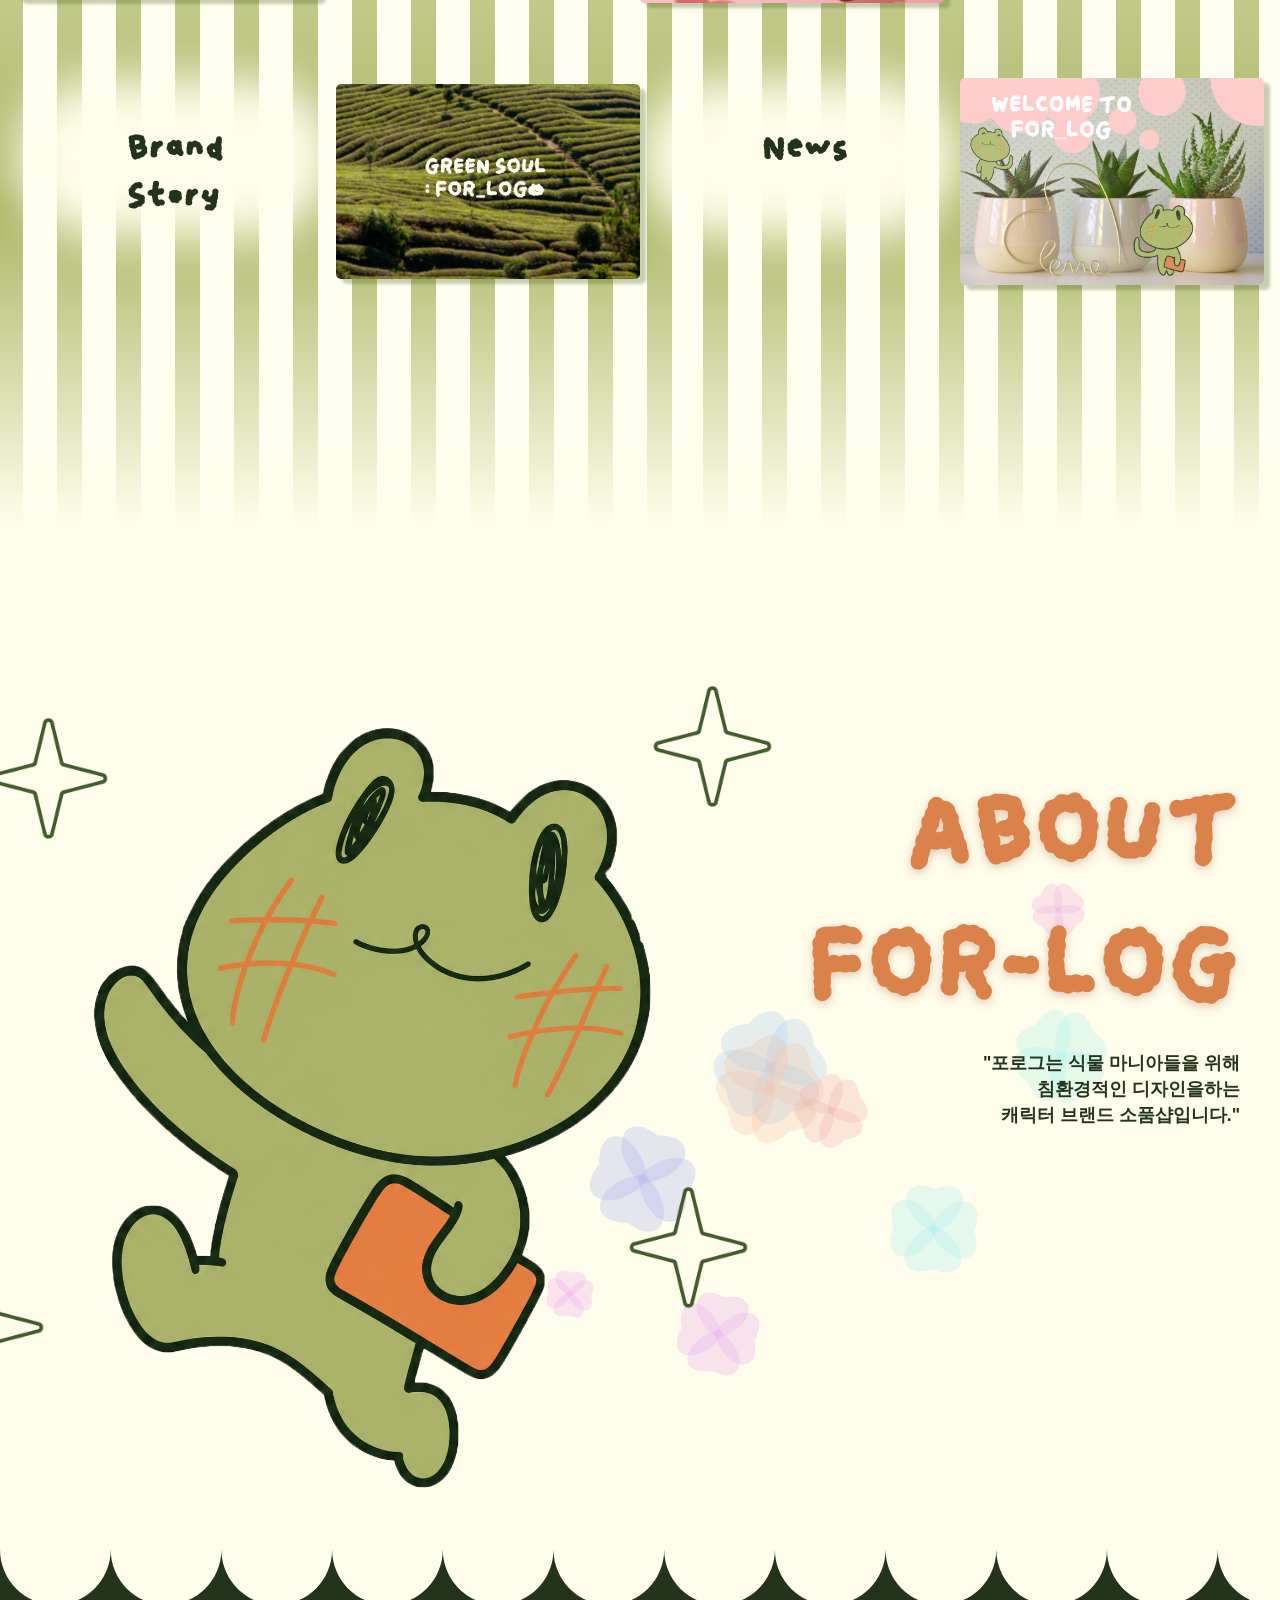
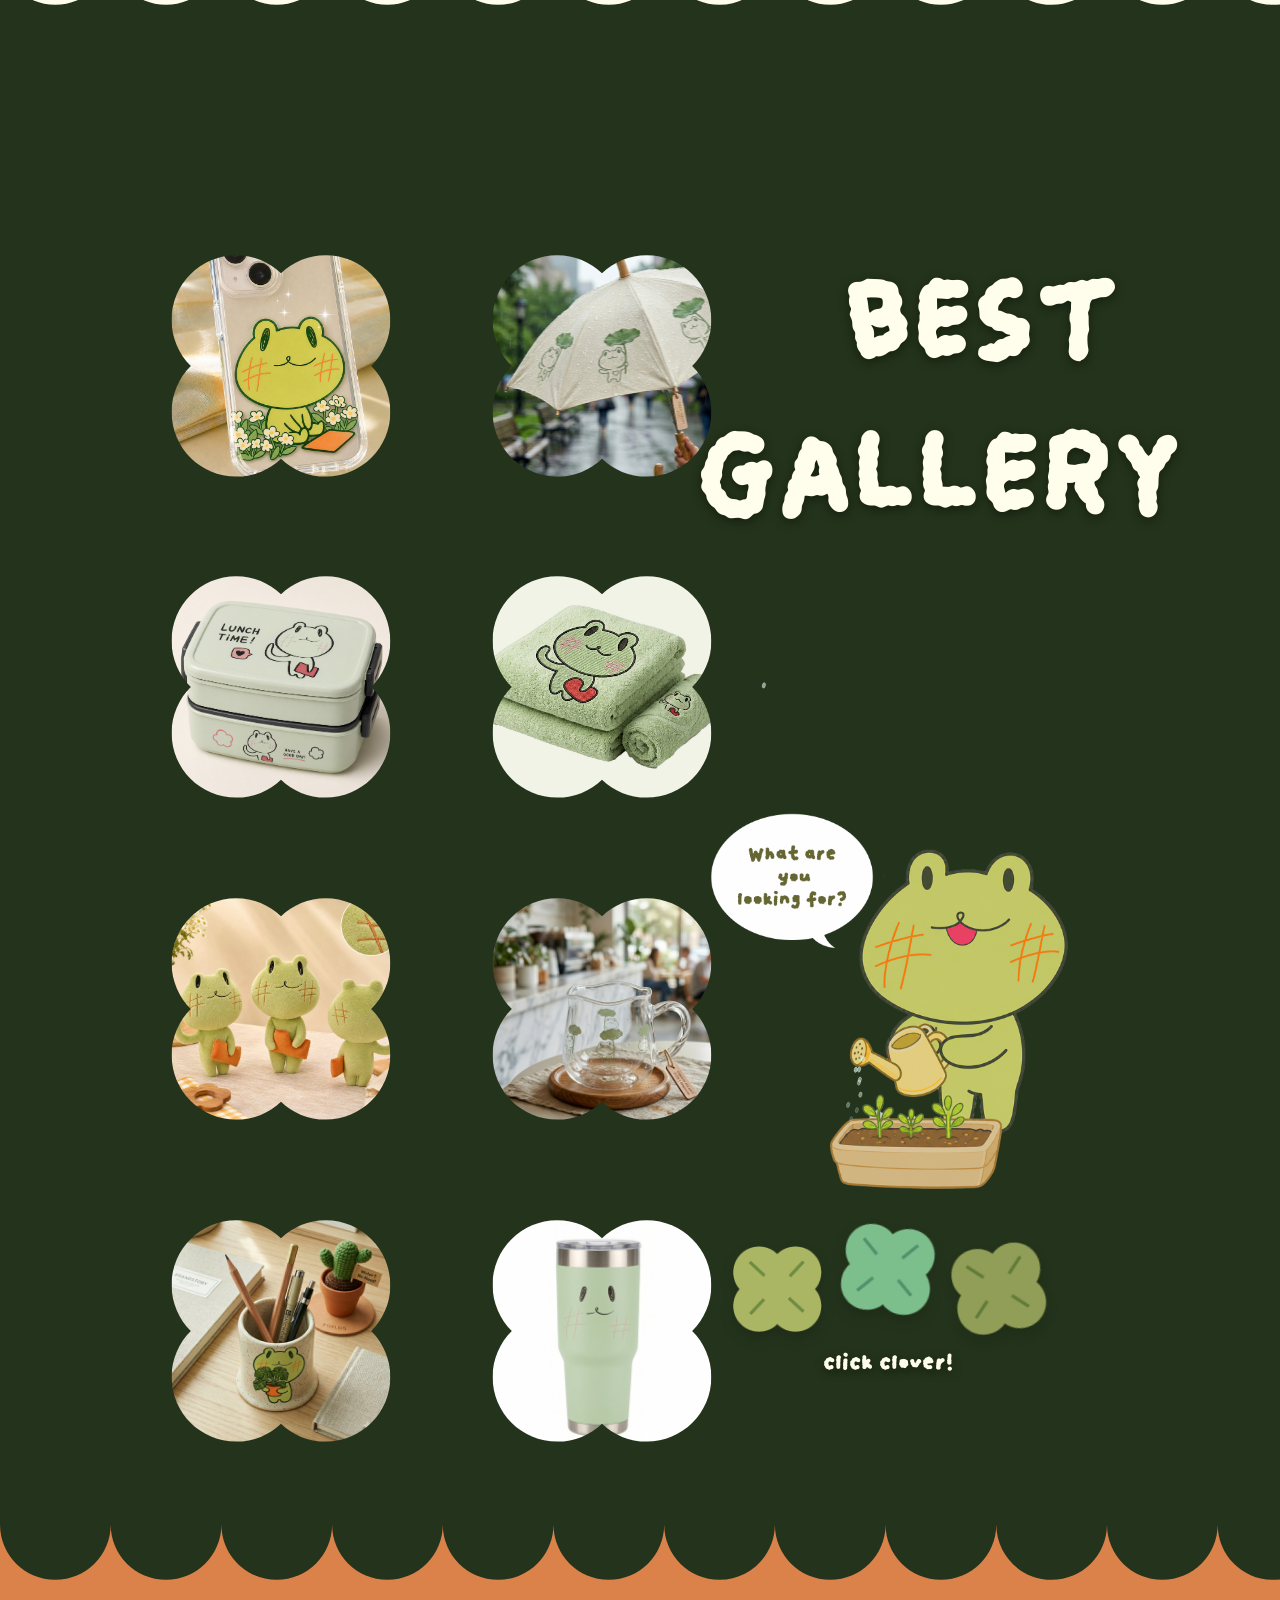
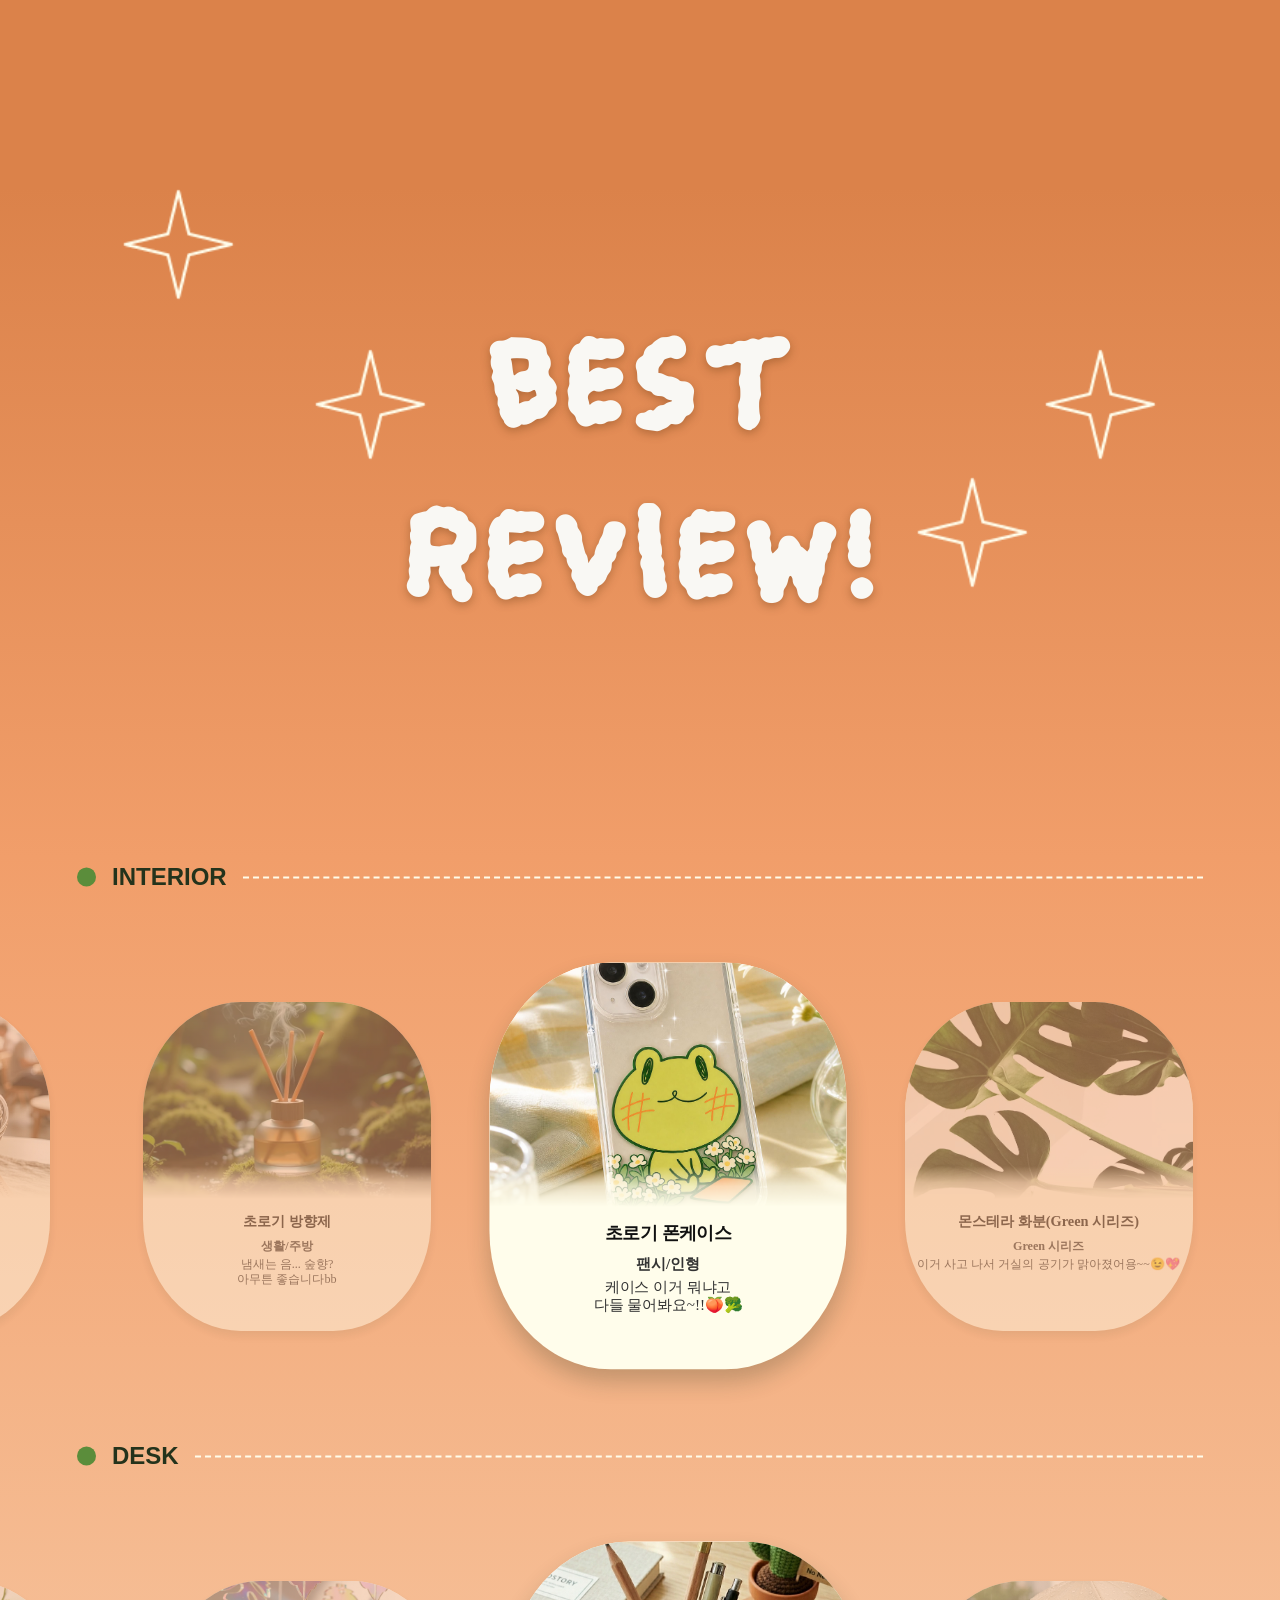
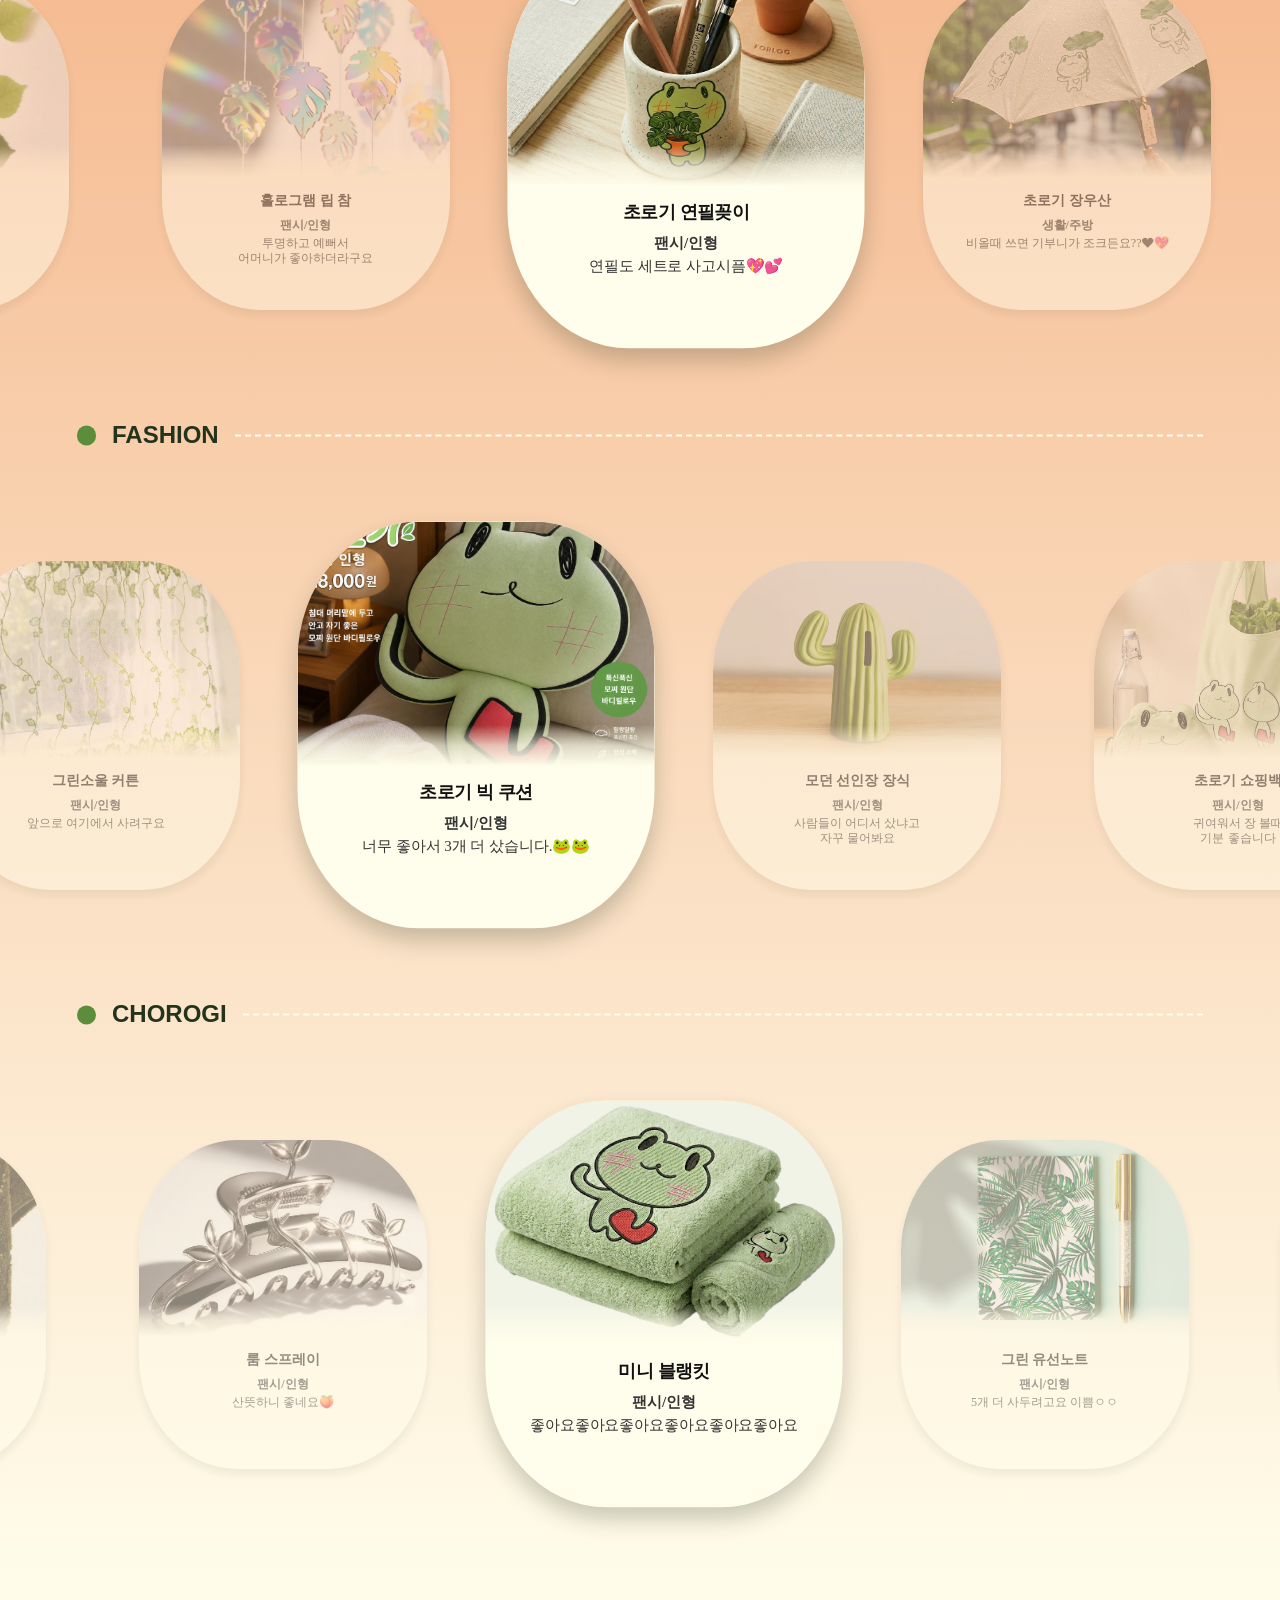
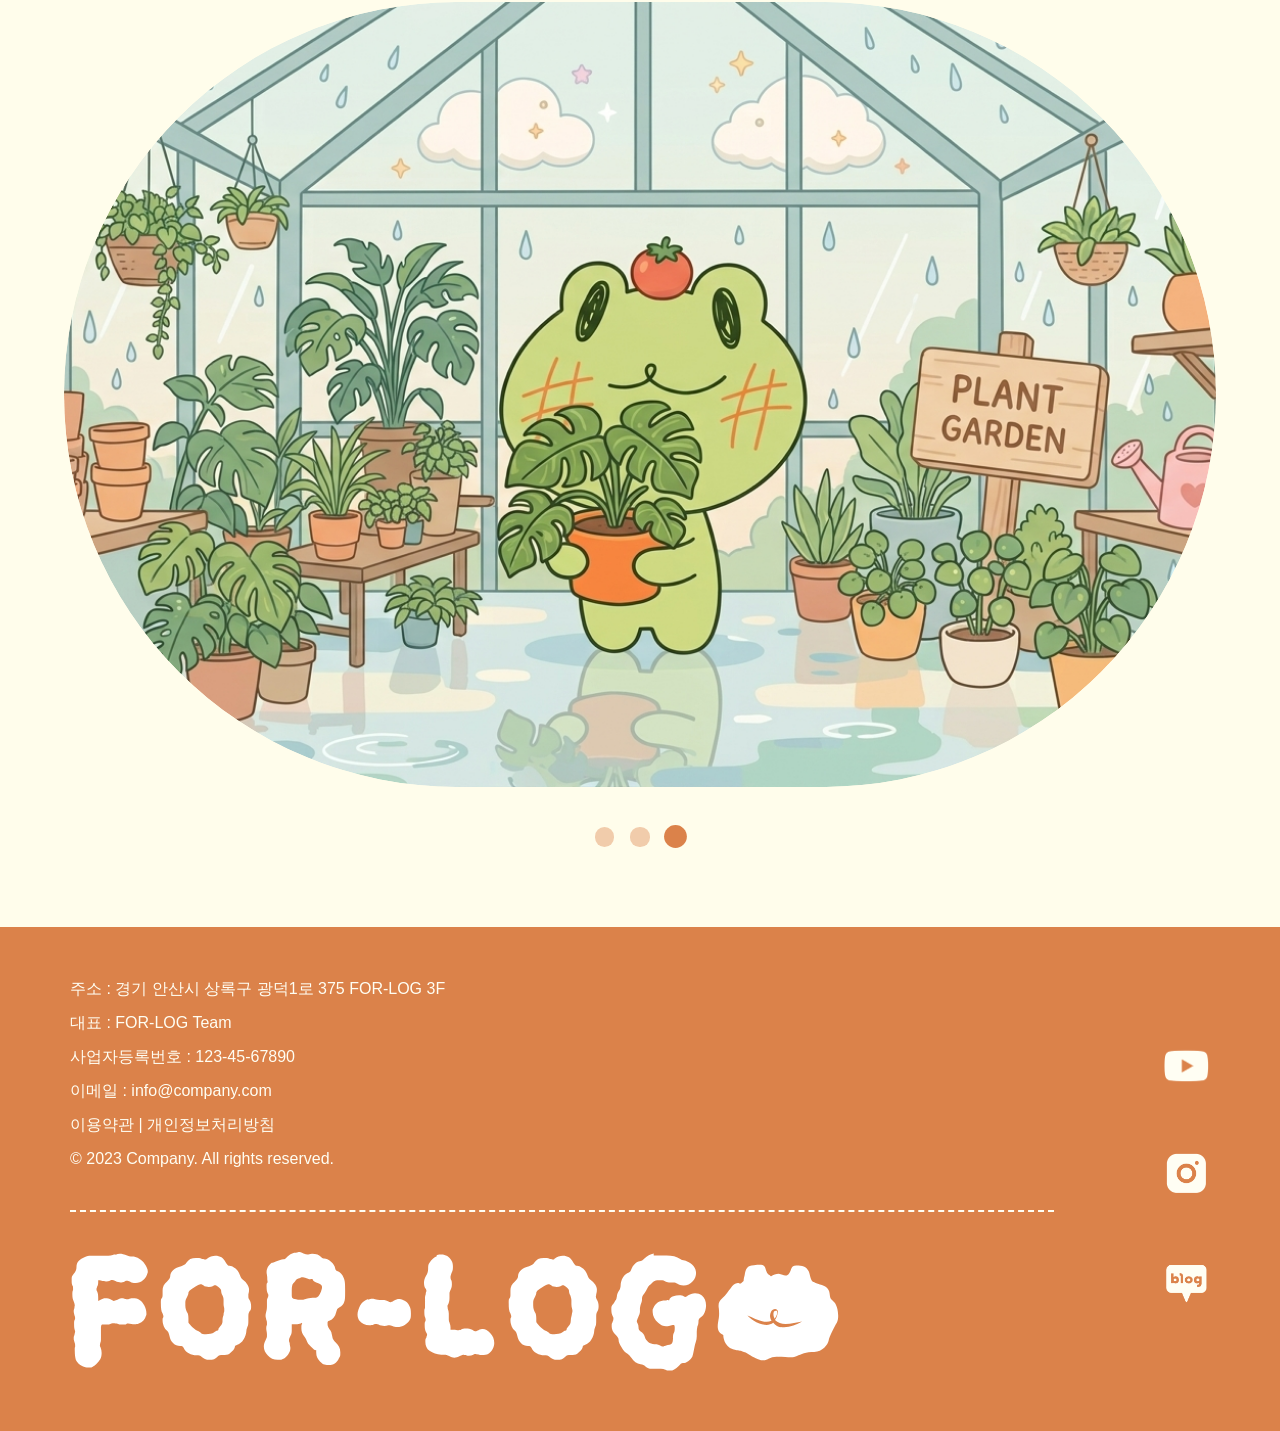
==== commit 7966abab: "Update home responsive layout and cart flow" ====
--- a/Home/index.html
+++ b/Home/index.html
@@ -97,27 +97,27 @@
         <div class="inner2">
         <div class="boxUp">
             <div class="shortcutCard shortcutCardSunflower">
-                <img class="shortcutPhoto" src="./img/character image/table-character2.png" alt="Brand story">
+                <a href="../products/products_index.html"><img class="shortcutPhoto" src="./img/character image/table-character2.png" alt="Brand story"></a>
                 <img class="hoverCharacter" src="./img/character image/PNG/sunflower (2).png" alt="" aria-hidden="true">
             </div>
             <div class="whiteCircle"><span><a href="../products/products_index.html">
-                                    Product</span></a></div>
+                                    Product</a></span></div>
             <div class="shortcutCard shortcutCardSunflower">
-                <img class="shortcutPhoto" src="./img/character image/modernhouse-01.png" alt="Product">
+                <a href="../products/products_index.html"><img class="shortcutPhoto" src="./img/character image/modernhouse-01.png" alt="Product"></a>
                 <img class="hoverCharacter" src="./img/character image/PNG/sunflower (2).png" alt="" aria-hidden="true">
             </div>
-            <div class="whiteCircle"><span><a href="../products/products_index.html">Location</a></span></div>
+            <div class="whiteCircle"><span><a href="../support/index.html">Location</a></span></div>
         </div>
          <div class="boxDown">
-            <div class="whiteCircle"><span class="p_span">Brand<br>
-                                    Story</span></div>
+            <div class="whiteCircle"><span class="p_span"><a href="../brandstory/brandstory.html">Brand<br>
+                                    Story</a></span></div>
             <div class="shortcutCard shortcutCardBottom">
-                <img class="shortcutPhoto" src="./img/character image/green-01.png" alt="News">
+                <a href="../products/products_index.html"><img class="shortcutPhoto" src="./img/character image/green-01.png" alt="News"></a>
                 <img class="hoverCharacter" src="./img/character image/PNG/mostra.png" alt="" aria-hidden="true">
             </div>
-            <div class="whiteCircle"><span class="p_span">News</span></div>
+            <div class="whiteCircle"><span class="p_span"><a href="../support/index.html">News</a></span></div>
             <div class="shortcutCard shortcutCardBottom">
-                <img class="shortcutPhoto" src="./img/character image/welcome.png" alt="Location">
+                <a href="../products/products_index.html"><img class="shortcutPhoto" src="./img/character image/welcome.png" alt="Location"></a>
                 <img class="hoverCharacter" src="./img/character image/PNG/mostra.png" alt="" aria-hidden="true">
             </div>
         </div>
--- a/Home/css/main.css
+++ b/Home/css/main.css
@@ -834,6 +834,7 @@
     .boxUp > .shortcutCard,
     .boxDown > .shortcutCard{
         display: block;
+       
     }
 
     .boxUp > img,
@@ -849,12 +850,65 @@
     }
 }
 @media (max-width: 768px) {
-    .boxUp,
+    .sec2 {
+        margin-bottom: 10rem;
+        overflow: visible;
+    }
+    .inner2 {
+        width: min(100% - 4rem, 28rem);
+        display: flex;
+        flex-direction: column;
+        gap: 1.6rem;
+        margin-top: 2rem;
+    }
+
+   .boxUp,
     .boxDown {
-        width: calc(100% - 4rem);
-        gap: 3rem;
-        margin-left: auto;
-        margin-right: auto;
+        width: 100%;
+        display: flex;
+        flex-direction: column;
+        gap: 1.6rem;
+        margin: 0;
+        transform: none;
+        opacity: 1;
+        transition: none;
+    }
+
+    .boxUp.on,
+    .boxDown.on {
+        transform: none;
+        opacity: 1;
+    }
+
+    .boxUp > .shortcutCard,
+    .boxDown > .shortcutCard {
+        width: 100%;
+        margin-top: 0;
+        padding-bottom: 0.5rem;
+        line-height: 0;
+        
+    }
+
+    .shortcutCard > a {
+        display: block;
+        line-height: 0;
+    }
+
+    .shortcutCard > a:has(.hoverCharacter) {
+        display: none;
+    }
+
+    .shortcutPhoto {
+        height: auto;
+        aspect-ratio: 16 / 9;
+        object-fit: cover;
+       
+    }
+
+    .shortcutCard:hover .shortcutPhoto,
+    .boxDown .shortcutCard:hover .shortcutPhoto {
+        transform: none;
+        
     }
 }
 .sec3{
@@ -1262,6 +1316,9 @@
     aspect-ratio: 1 / 1;
     perspective: 1000px;
     cursor: pointer;
+    display: block;
+    color: inherit;
+    text-decoration: none;
 }
 
 .cloverCardInner {
@@ -1932,6 +1989,8 @@
     touch-action: pan-y;
     position: relative;
     z-index: 3;
+    padding-bottom: 2rem;
+    margin-bottom: -2rem;
 }
 
 .productViewport::-webkit-scrollbar {
@@ -1966,7 +2025,7 @@
     border-radius: 34%;
     background: #fffdeb;
     overflow: hidden;
-    box-shadow: 0 8px 16px rgba(36, 51, 28, 0.18);
+    box-shadow: 0 5px 10px rgba(36, 51, 28, 0.16);
     opacity: 0.45;
     filter: blur(0.35px);
     transition: transform 0.55s ease, box-shadow 0.55s ease, opacity 0.55s ease, filter 0.55s ease;
@@ -1980,12 +2039,12 @@
     transform: scale(1.24);
     opacity: 1;
     filter: blur(0);
-    box-shadow: 0 18px 34px rgba(36, 51, 28, 0.3);
+    box-shadow: 0 10px 18px rgba(36, 51, 28, 0.24);
 }
 
 .productCard:hover .productInner {
     transform: translateY(-0.4rem);
-    box-shadow: 0 12px 20px rgba(36, 51, 28, 0.24);
+    box-shadow: 0 7px 13px rgba(36, 51, 28, 0.2);
 }
 
 .productCard.is-center:hover .productInner {
@@ -2275,16 +2334,18 @@
         width: 100%;
         margin-right: auto;
         margin-left: auto;
-        transform: scale(1) translateY(0);
+        transform: scale(1.6) translateY(0);
+        transform-origin: center;
     }
 
     .heroLogo {
-        transform: scale(1) translateY(4rem);
+        transform: scale(1.6) translateY(4rem);
     }
 
     .heroContent p {
         transform: none;
-        font-size: clamp(0.95rem, 3.8vw, 1.2rem);
+        font-size: clamp(1.52rem, 6.08vw, 1.92rem);
+        text-align: center;
     }
 
     .sec2,
@@ -2295,6 +2356,10 @@
         overflow-x: clip;
     }
 
+    .sec3CloverCanvas {
+        transform: translateY(-3rem);
+    }
+
     .character {
         grid-template-columns: 1fr;
         gap: 2rem;
@@ -2392,8 +2457,8 @@
     }
 
     .characterWrap img {
-        right: 50%;
-        bottom: 14vh;
+        right: calc(50% - 7rem);
+        bottom: 16vh;
         width: min(58vw, 15rem);
         translate: 50% 0;
     }
@@ -2413,8 +2478,8 @@
 
     .boxUp,
     .boxDown {
-        width: min(100% - 2rem, 28rem);
-        gap: 2rem;
+         width: 100%;
+        gap: 1.6rem;
     }
 
     .whiteCircle {
@@ -2441,8 +2506,8 @@
 
     .cloverWarp {
         grid-template-columns: repeat(2, minmax(0, 1fr));
-        width: min(100%, 24rem);
-        gap: 1rem;
+        width: calc(100% - 10rem);
+        gap: 1.8rem 1.4rem;
         margin: 0 auto;
     }
 
@@ -2469,11 +2534,11 @@
     }
 
     .productBand {
-        overflow: hidden;
+        overflow: visible;
     }
 
     .productTrack {
-        gap: 1.4rem;
+        gap: 0.75rem;
         padding: 2.6rem 8vw 2rem;
     }
 
@@ -2493,23 +2558,52 @@
 
     .productCard {
         flex-basis: min(68vw, 17rem);
-        padding: 0.8rem;
+        padding: 0.45rem;
     }
 
     .productInner {
         width: 100%;
     }
 
-    footer {
-        height: auto;
-        padding: 2rem 1rem;
-        flex-direction: column;
-        gap: 2rem;
-    }
-
-    footer .left,
-    footer .right {
+    .sec6 {
+        min-height: auto;
+        padding: 2rem 0 4rem;
+        gap: 1.2rem;
+    }
+
+    .dots {
+        margin-bottom: 0;
+    }
+
+     footer {
+        height: auto !important;
+        min-height: 10rem !important;
+        padding-bottom: 40px !important;
+    }
+
+    footer .left {
         width: 100%;
+    }
+
+   footer .right {
+        display: flex !important;
+        flex-direction: column !important;
+        gap: 20px !important;
+        align-items: center !important;
+        justify-content: center !important;
+        width: 100% !important;
+    }
+
+    footer .right > img {
+        width: 3rem !important;
+        height: 3rem !important;   
+        object-fit: contain !important; 
+        margin: 0 !important;
+    }
+
+    footer .sns {
+        flex-direction: row;
+        gap: 20px;
     }
 }
 
